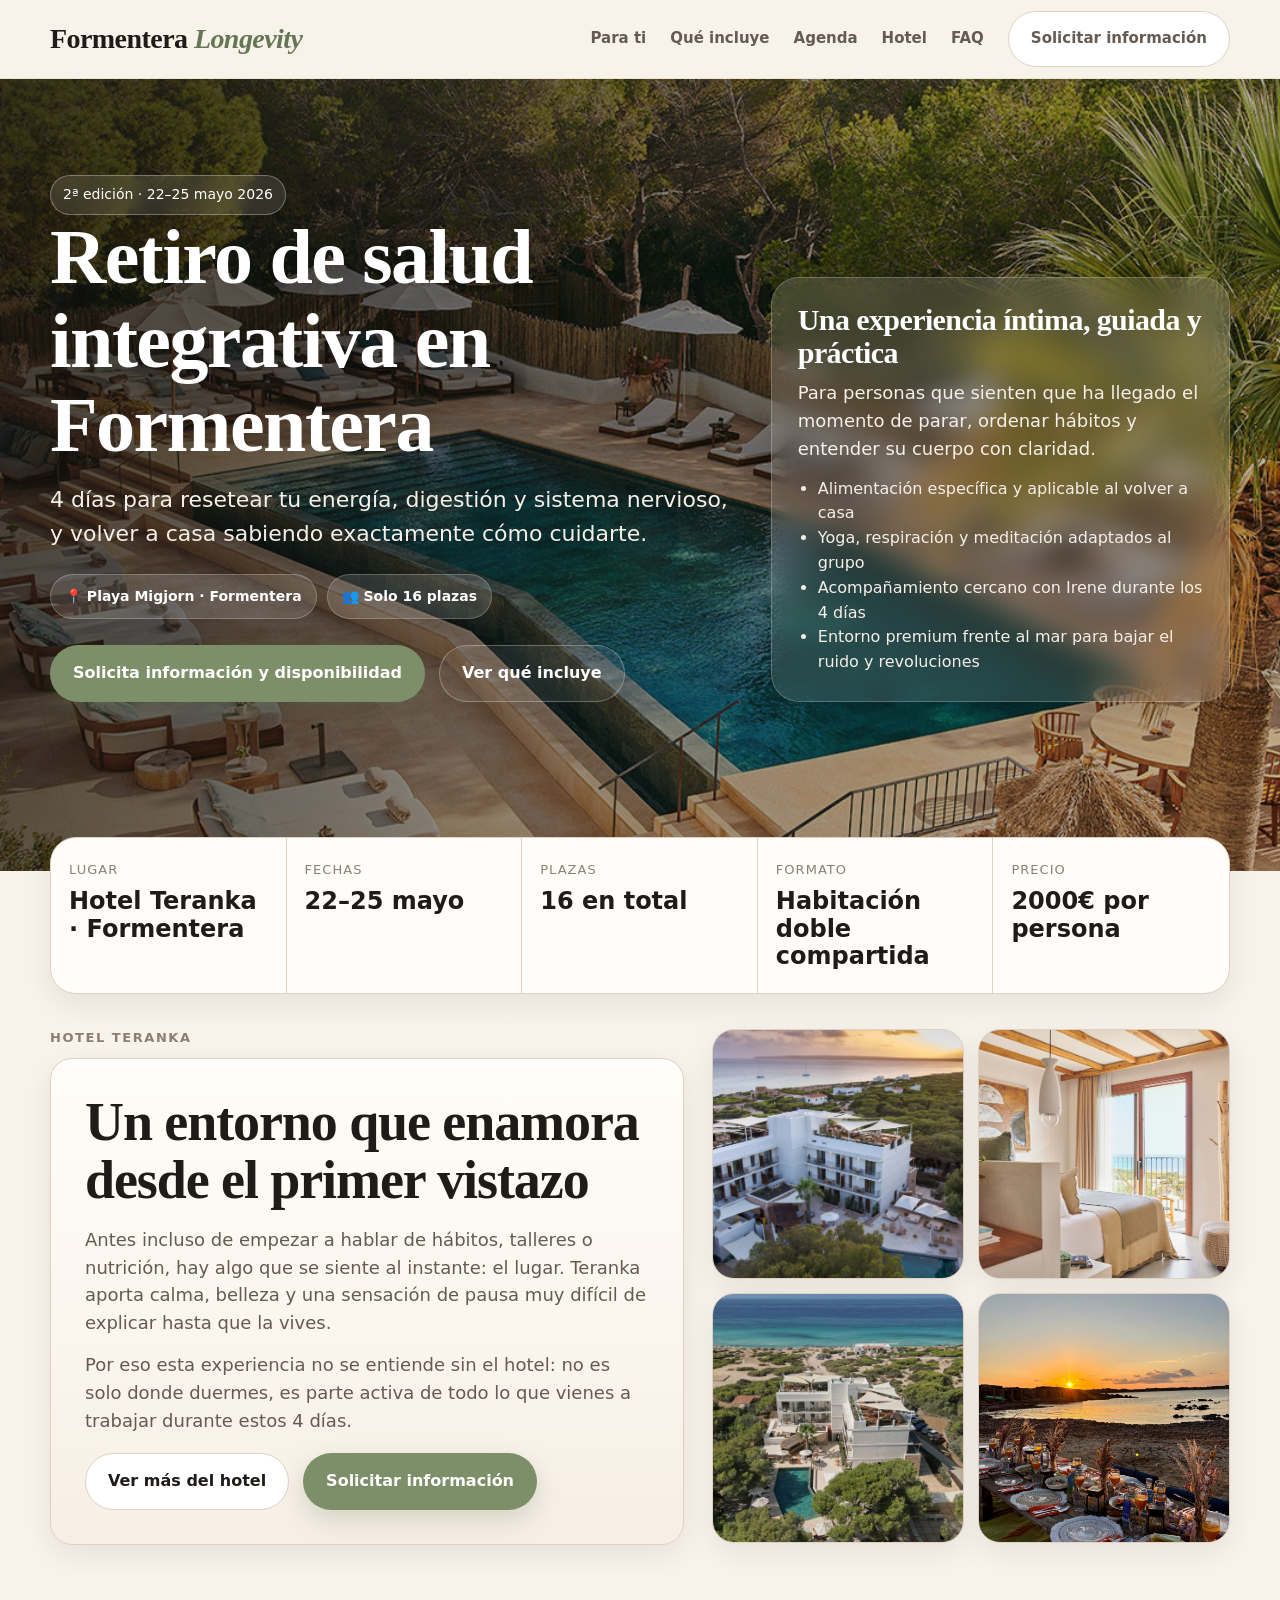
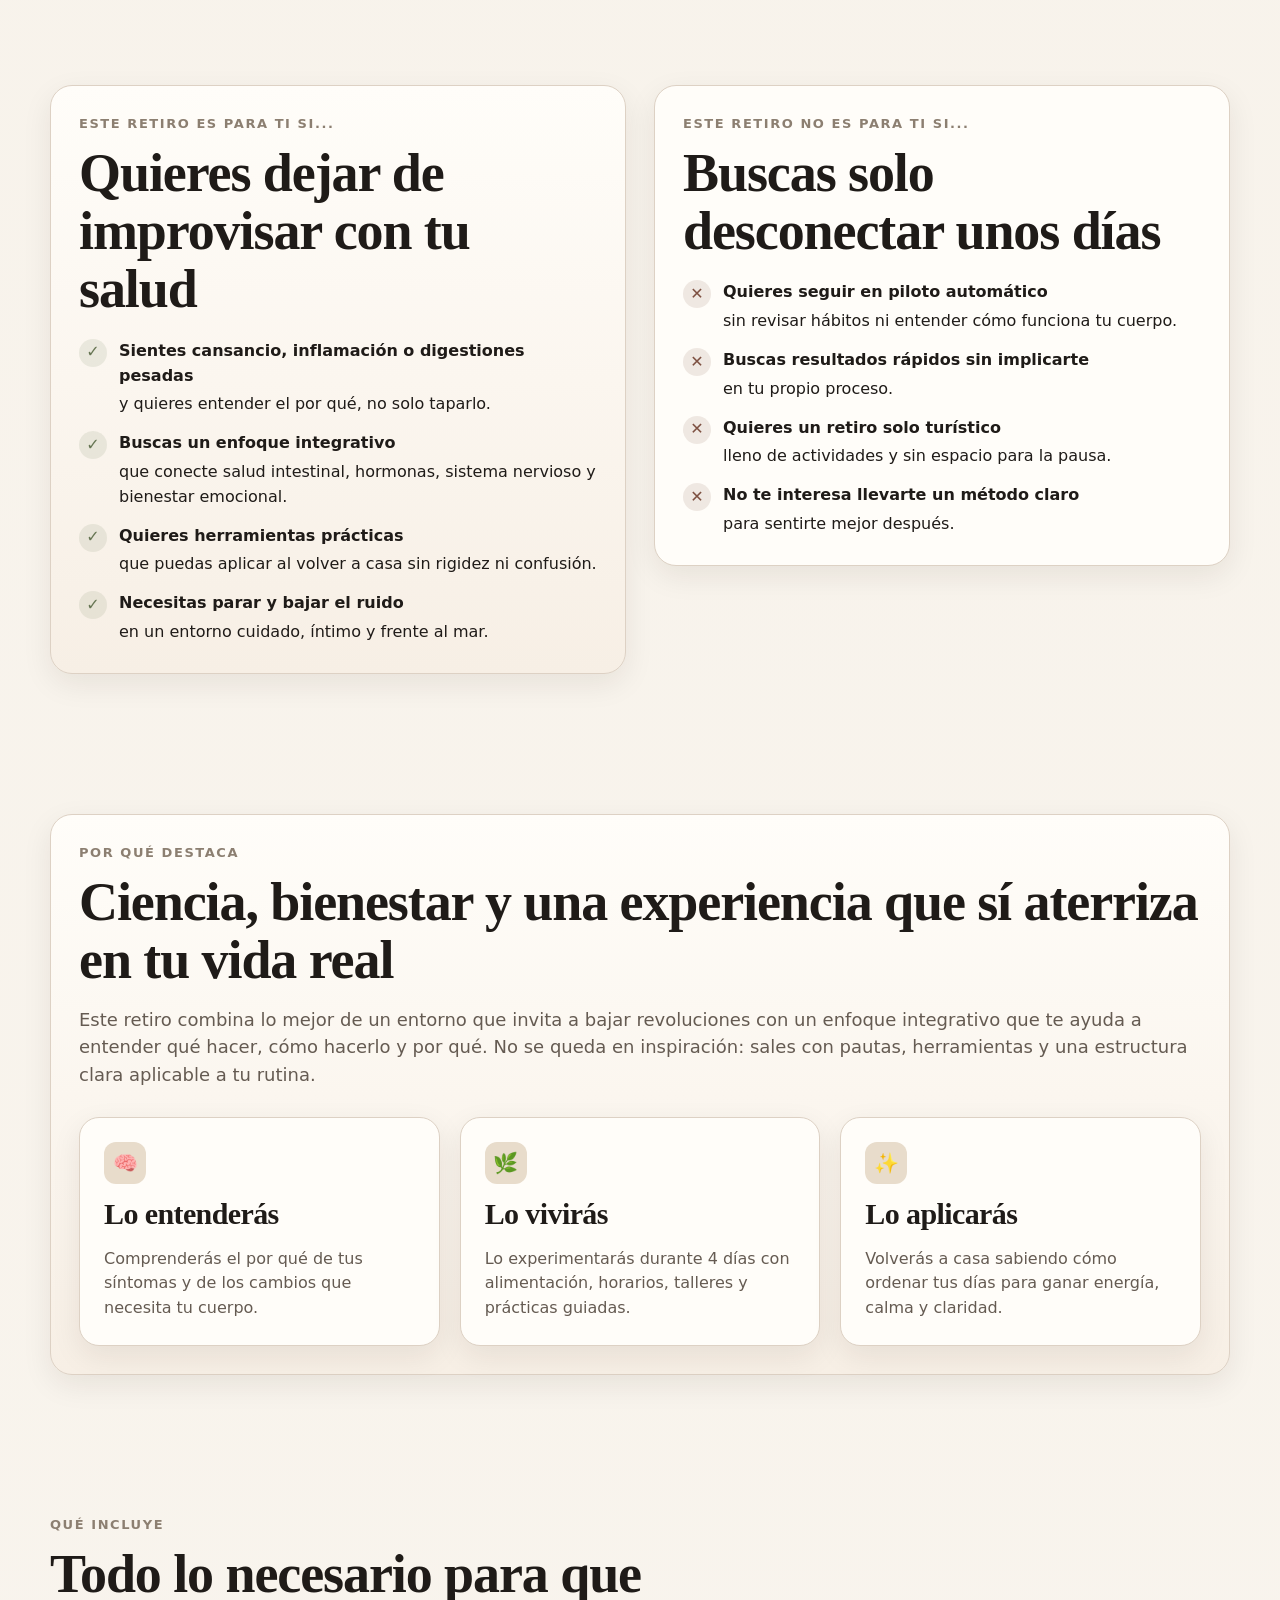
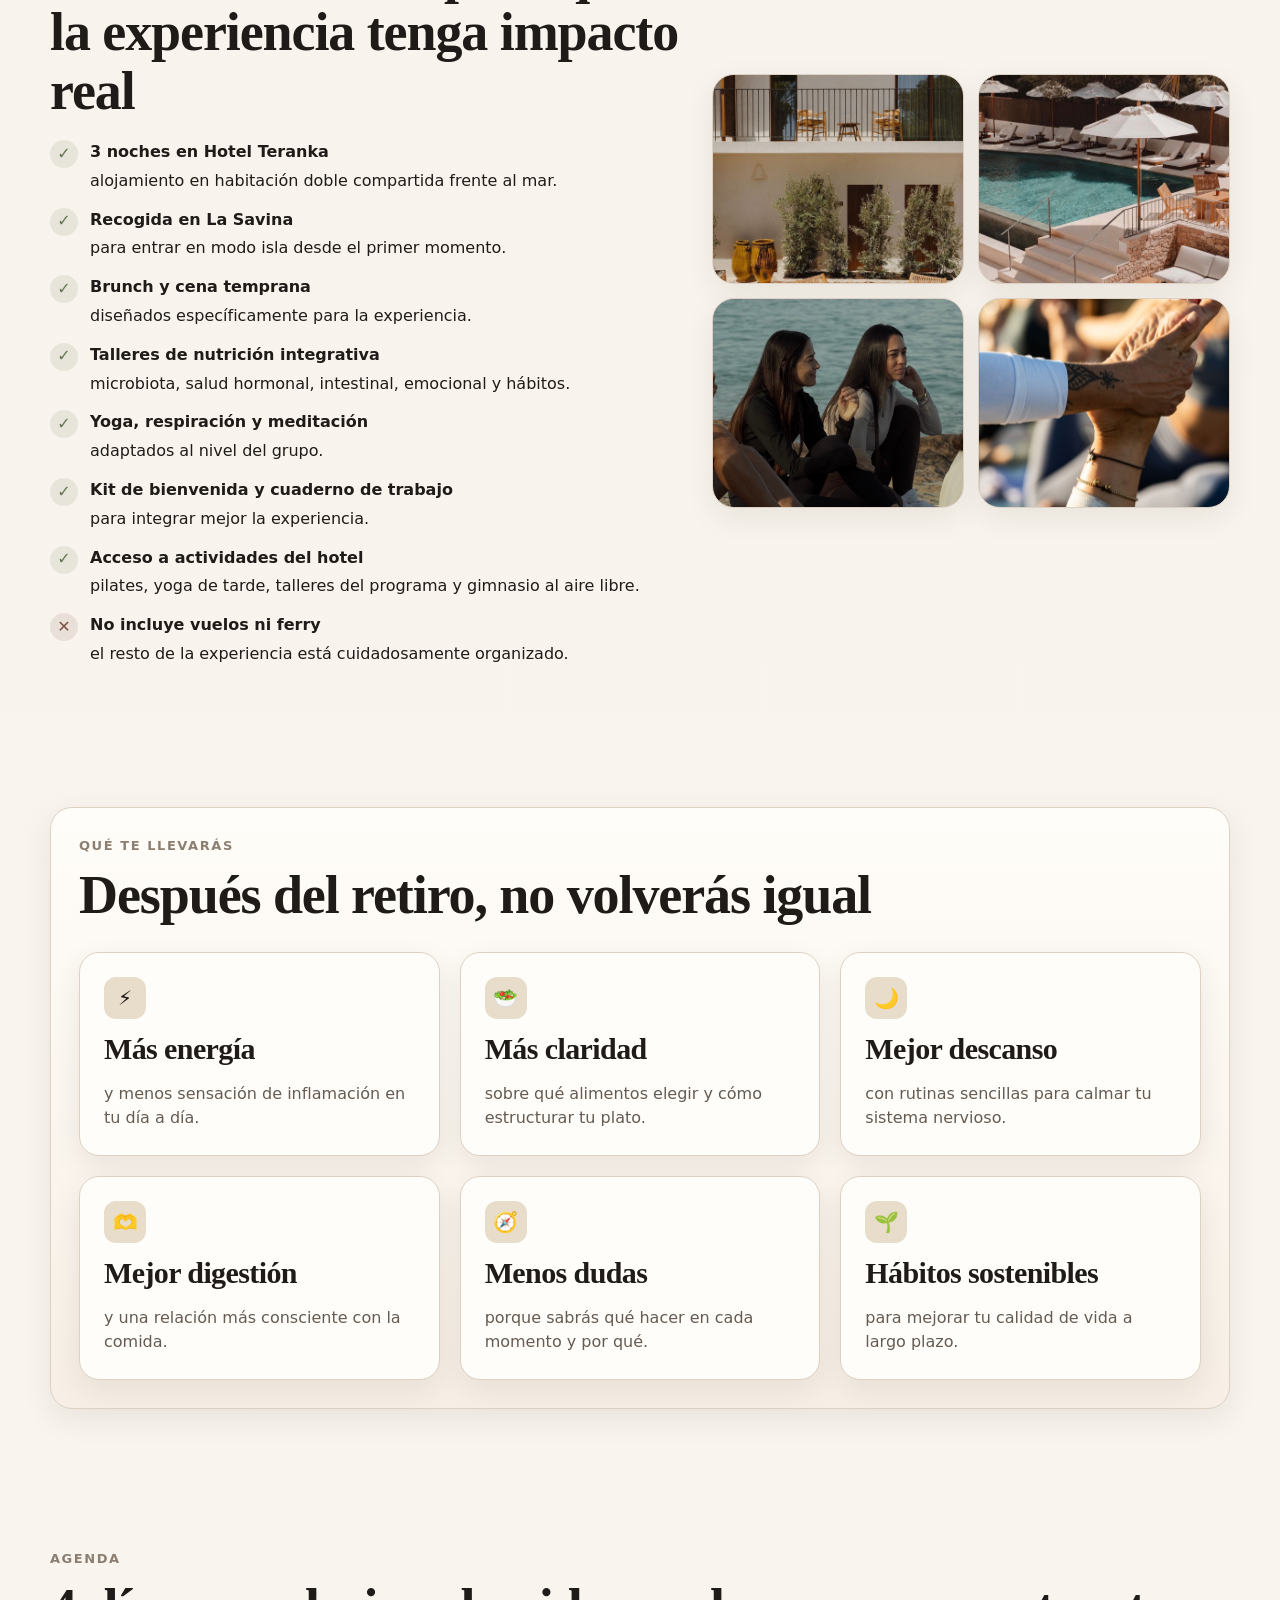
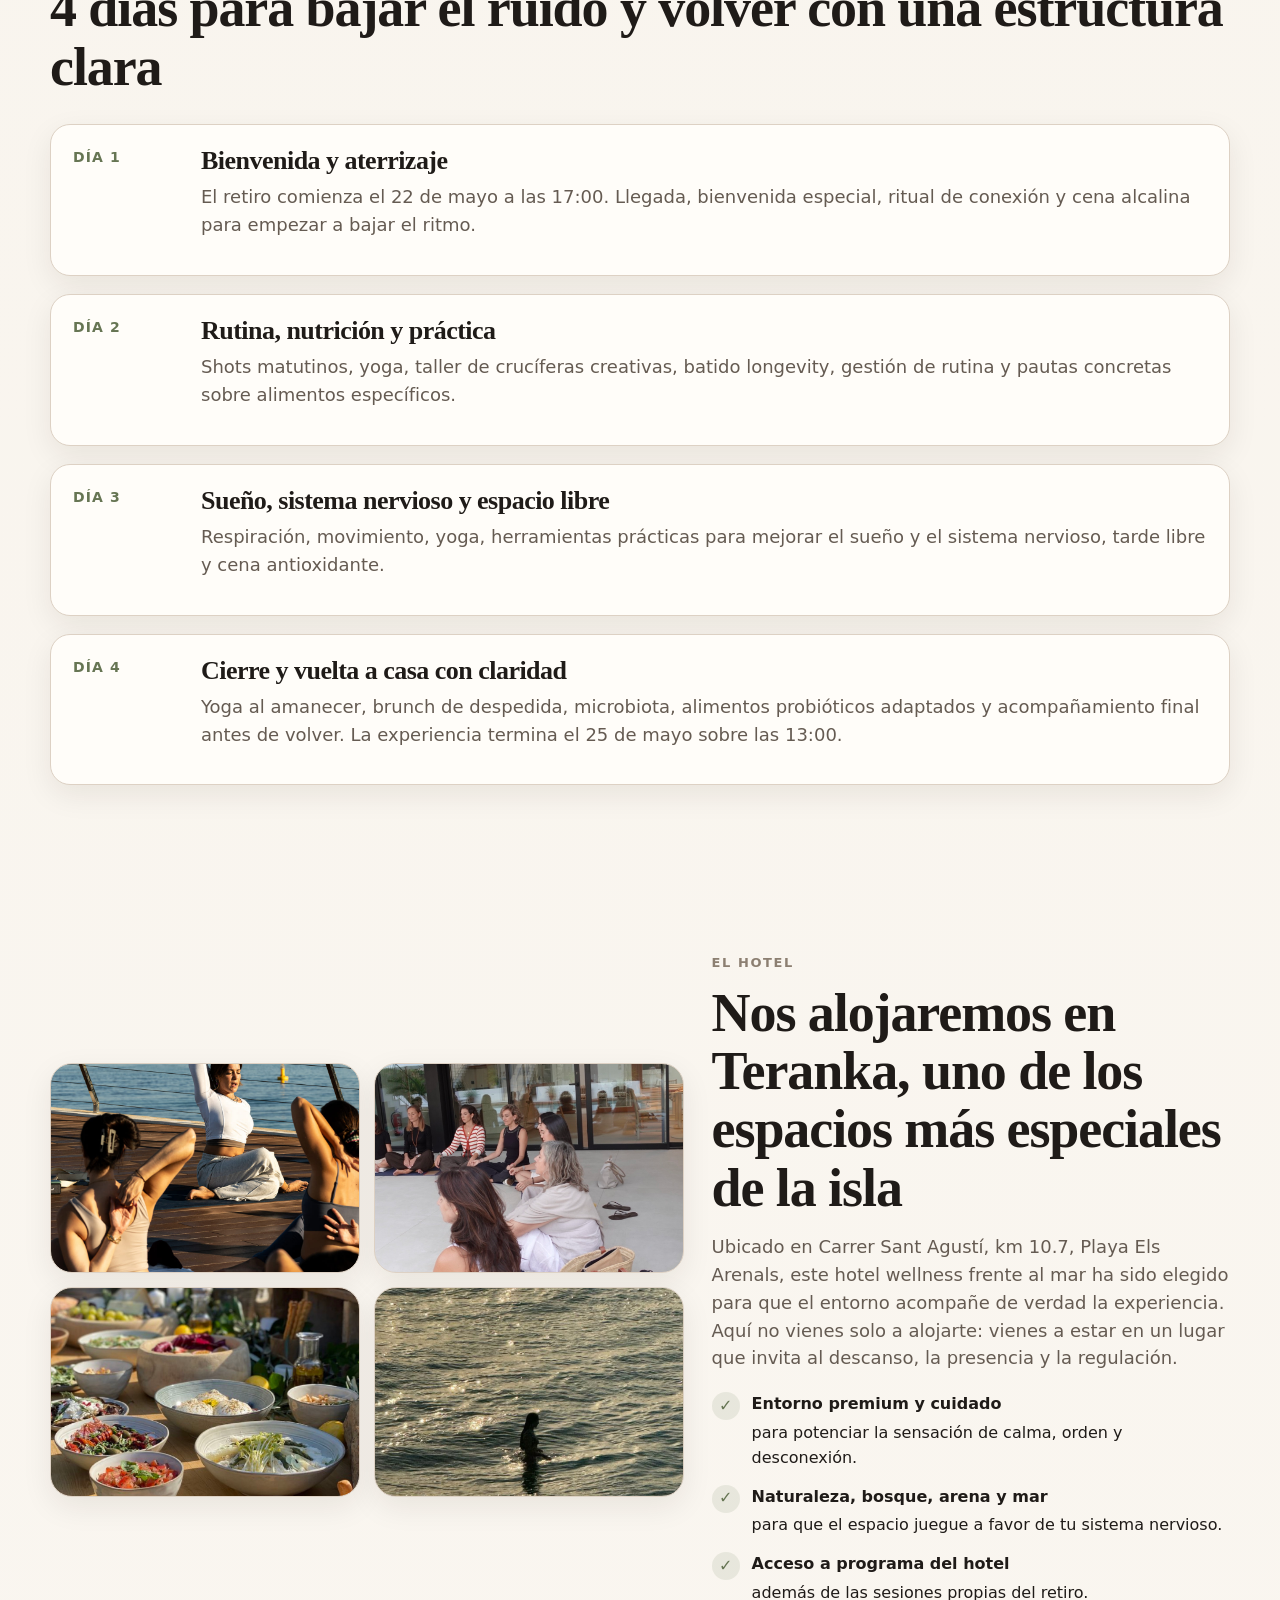
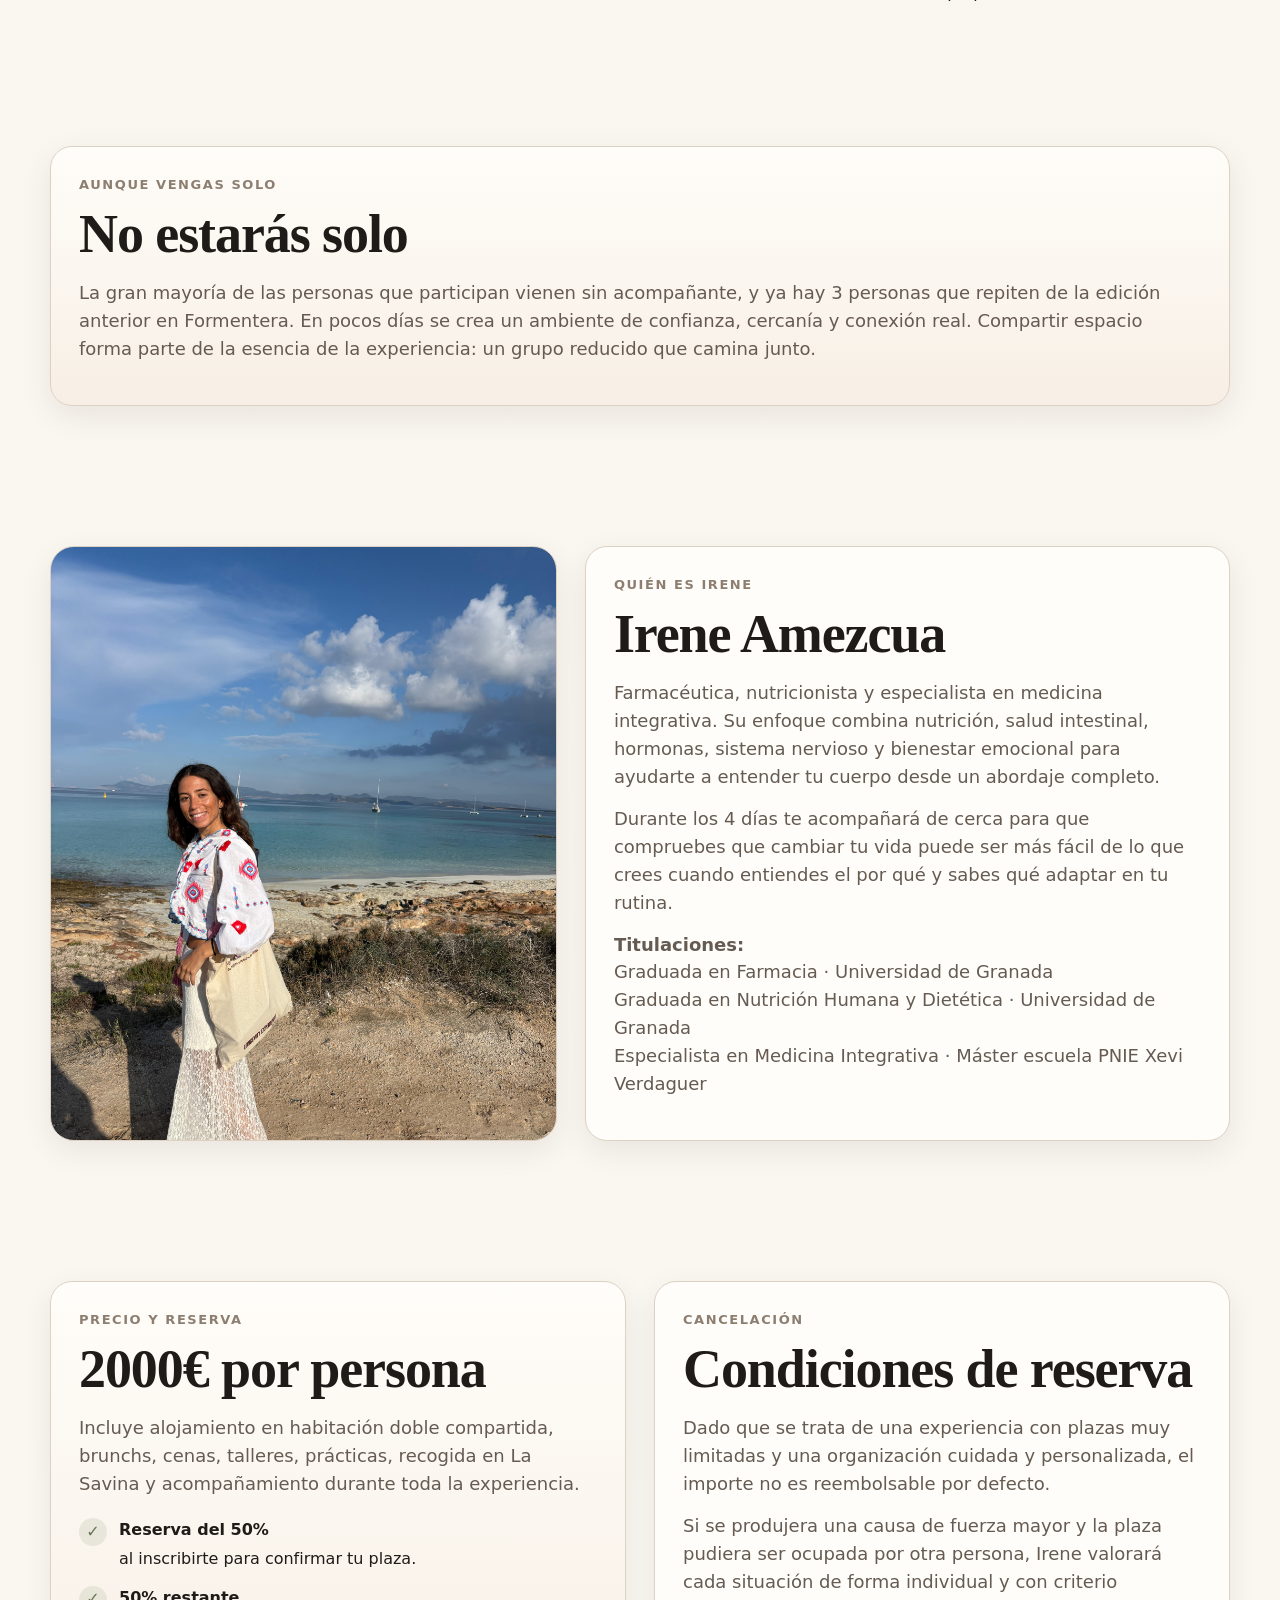
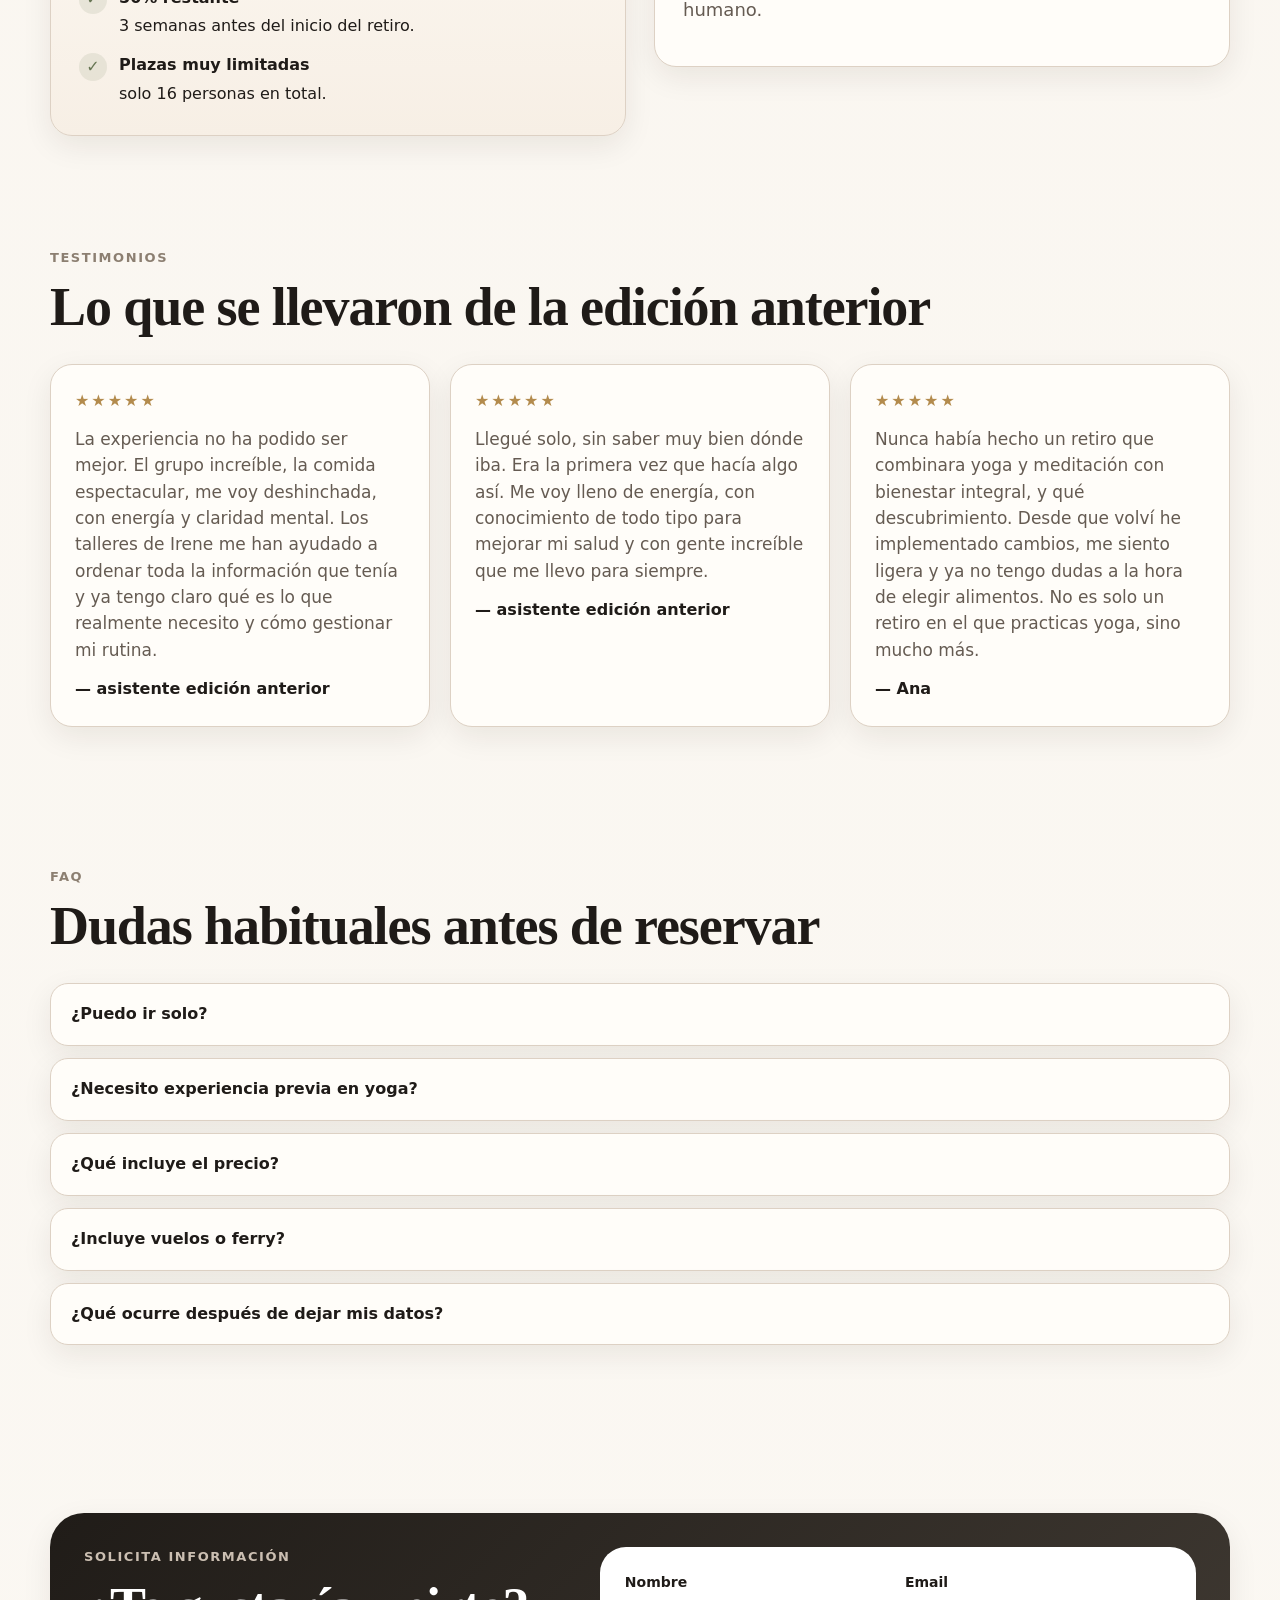
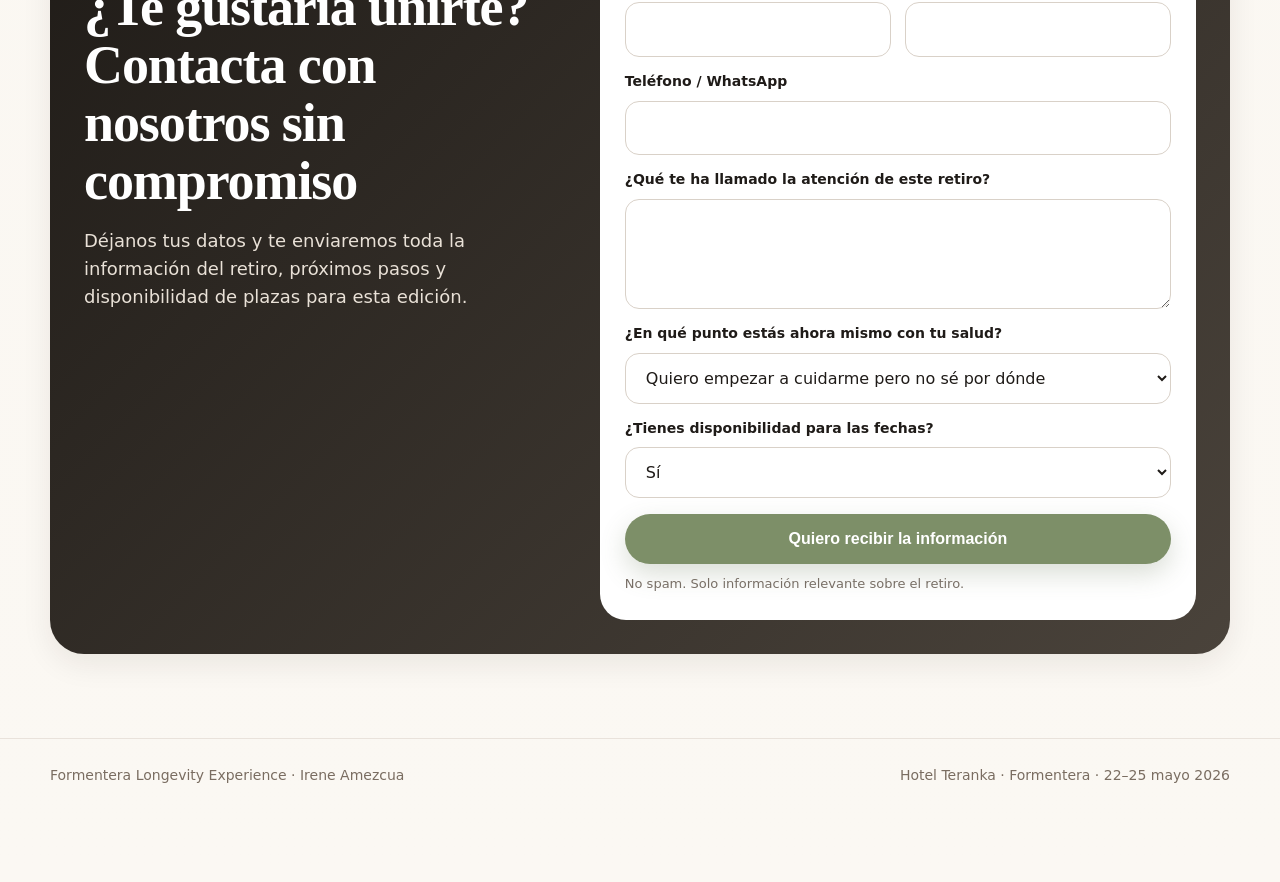
==== index.html @ 3f0c00cb "Update index.html" ====
<!DOCTYPE html>
<html lang="es">
<head>
  <meta charset="UTF-8" />
  <meta name="viewport" content="width=device-width, initial-scale=1.0" />
  <title>Formentera Longevity Experience</title>
  <meta name="description" content="Retiro de salud integrativa en Formentera con Irene Amezcua. 22–25 mayo 2026 en Hotel Teranka. Solicita información y disponibilidad." />
  <style>
    :root{
      --bg:#f7f2ea;
      --bg-soft:#fbf8f3;
      --card:#fffdf9;
      --text:#1f1b18;
      --muted:#655b52;
      --line:#ddd1c4;
      --accent:#7d8f68;
      --accent-dark:#667553;
      --sand:#e8dccb;
      --shadow:0 10px 30px rgba(39,28,19,.08);
      --radius:22px;
      --max:1180px;
    }
    *{box-sizing:border-box}
    html{scroll-behavior:smooth}
    body{
      margin:0;
      font-family:Inter, ui-sans-serif, system-ui, -apple-system, BlinkMacSystemFont, "Segoe UI", sans-serif;
      color:var(--text);
      background:linear-gradient(180deg,#f7f2ea 0%, #fbf8f3 100%);
      line-height:1.55;
    }
    img{max-width:100%;display:block}
    a{text-decoration:none;color:inherit}
    .container{width:min(var(--max), calc(100% - 32px)); margin:0 auto}
    .section{padding:84px 0}
    .section-tight{padding:56px 0}
    .eyebrow{
      display:inline-flex;gap:8px;align-items:center;padding:8px 12px;border:1px solid rgba(255,255,255,.3);
      border-radius:999px;background:rgba(255,255,255,.1);backdrop-filter: blur(8px);font-size:14px;color:#fff;
    }
    h1,h2,h3{
      font-family:Georgia, "Times New Roman", serif;
      line-height:1.08;
      letter-spacing:-0.02em;
      margin:0 0 16px;
    }
    h1{font-size:clamp(42px,7vw,78px)}
    h2{font-size:clamp(32px,4.6vw,54px)}
    h3{font-size:clamp(22px,3vw,30px)}
    p{margin:0 0 14px;color:var(--muted);font-size:18px}
    .lead{font-size:22px;color:#f5efe8;max-width:760px}
    .btn-row{display:flex;gap:14px;flex-wrap:wrap}
    .btn{
      display:inline-flex;align-items:center;justify-content:center;padding:15px 22px;border-radius:999px;
      font-weight:700;font-size:16px;transition:.25s ease;cursor:pointer;border:1px solid transparent
    }
    .btn-primary{background:var(--accent); color:#fff; box-shadow:0 10px 26px rgba(102,117,83,.24)}
    .btn-primary:hover{background:var(--accent-dark); transform:translateY(-1px)}
    .btn-secondary{background:rgba(255,255,255,.08); color:#fff; border-color:rgba(255,255,255,.28)}
    .btn-secondary:hover{background:rgba(255,255,255,.16)}
    .btn-light{background:#fff;color:var(--text);border:1px solid var(--line)}
    .btn-light:hover{transform:translateY(-1px); box-shadow:var(--shadow)}
    .site-header{
      position:sticky;top:0;z-index:50;background:rgba(247,242,234,.85);backdrop-filter:blur(10px);border-bottom:1px solid rgba(150,130,110,.12)
    }
    .nav{
      display:flex;align-items:center;justify-content:space-between;gap:20px;height:78px
    }
    .brand{font-family:Georgia,serif;font-size:28px;font-weight:700;letter-spacing:-.02em}
    .brand span{font-style:italic;color:var(--accent-dark)}
    .nav-links{display:flex;gap:24px;align-items:center}
    .nav-links a{color:var(--muted);font-weight:600;font-size:15px}
    .nav-links a:hover{color:var(--text)}
    .menu-btn{display:none;background:none;border:none;font-size:16px;font-weight:700}
    .hero{
      position:relative; overflow:hidden; color:#fff;
      background:
        linear-gradient(112deg, rgba(18,16,14,.84), rgba(18,16,14,.46) 50%, rgba(18,16,14,.24)),
        url('images/hero-hotel.jpg') center/cover no-repeat;
      min-height:88vh;
    }
    .hero::before{
      content:""; position:absolute; inset:0; background:
        linear-gradient(180deg, rgba(255,255,255,.03), transparent 24%);
      opacity:.96;
      transform:scale(1.01);
    }
    .hero-inner{position:relative; z-index:2; padding:96px 0 82px}
    .hero-grid{display:grid;grid-template-columns:1.2fr .8fr;gap:32px;align-items:end}
    .hero-card{
      background:rgba(255,255,255,.12); border:1px solid rgba(255,255,255,.22); backdrop-filter:blur(14px);
      border-radius:28px; padding:26px; box-shadow:0 10px 30px rgba(0,0,0,.12)
    }
    .hero-meta{display:flex;gap:10px;flex-wrap:wrap;margin:22px 0 26px}
    .chip{padding:11px 14px;border-radius:999px;background:rgba(255,255,255,.14);border:1px solid rgba(255,255,255,.22);font-weight:700;font-size:14px}
    .hero-side h3{margin-bottom:10px;color:#fff}
    .hero-side p, .hero-side li{color:#f5efe8}
    .hero-list{margin:0;padding-left:20px}
    .quick-bar{margin-top:-34px; position:relative; z-index:3}
    .quick-grid{
      background:var(--card); border:1px solid var(--line); border-radius:26px; box-shadow:var(--shadow);
      display:grid; grid-template-columns:repeat(5,1fr); gap:0; overflow:hidden
    }
    .quick-item{padding:22px 18px;border-right:1px solid var(--line)}
    .quick-item:last-child{border-right:0}
    .quick-item .label{font-size:13px;text-transform:uppercase;letter-spacing:.08em;color:#8d7f72;margin-bottom:8px}
    .quick-item .value{font-size:24px;font-weight:800;line-height:1.15}
    .split{display:grid;grid-template-columns:1fr 1fr;gap:28px;align-items:start}
    .card{background:var(--card);border:1px solid var(--line);border-radius:var(--radius);padding:28px;box-shadow:var(--shadow)}
    .soft{background:linear-gradient(180deg,#fffdf9 0%, #f7efe5 100%)}
    .kicker{font-size:13px;letter-spacing:.12em;text-transform:uppercase;color:#8c7f71;font-weight:800;margin-bottom:10px}
    .list{display:grid;gap:14px;margin-top:20px}
    .list-item{display:flex;gap:12px;align-items:flex-start}
    .tick, .cross{
      width:28px;height:28px;border-radius:50%;display:inline-flex;align-items:center;justify-content:center;flex:0 0 28px;font-weight:800
    }
    .tick{background:rgba(125,143,104,.14);color:var(--accent-dark)}
    .cross{background:rgba(120,85,69,.12);color:#7e5142}
    .list-item strong{display:block;color:var(--text);margin-bottom:4px}
    .benefits{display:grid;grid-template-columns:repeat(3,1fr);gap:20px;margin-top:28px}
    .benefit{background:var(--card);border:1px solid var(--line);border-radius:20px;padding:24px;box-shadow:var(--shadow)}
    .benefit .icon{width:42px;height:42px;border-radius:12px;background:var(--sand);display:flex;align-items:center;justify-content:center;font-size:20px;margin-bottom:14px}
    .benefit p{font-size:16px;margin:0}
    .features{display:grid;grid-template-columns:1.1fr .9fr;gap:28px;align-items:center}
    .photo-grid{display:grid;grid-template-columns:repeat(2,1fr);gap:14px}
    .hotel-teaser{padding-top:34px}
    .hotel-teaser .features{align-items:center}
    .hotel-teaser .photo{min-height:250px}
    .hotel-teaser .card{padding:34px}
    .photo{
      min-height:210px;border-radius:22px;overflow:hidden;border:1px solid var(--line);box-shadow:var(--shadow);position:relative;
      background-size:cover;background-position:center;
    }
    .photo.hero1{background-image:url('images/hotel-01.jpg')}
    .photo.hero2{background-image:url('images/hotel-02.jpg')}
    .photo.hero3{background-image:url('images/hotel-03.jpg')}
    .photo.hero4{background-image:url('images/hotel-04.jpg')}
    .photo.h1{background-image:url('images/hotel-05.jpg')}
    .photo.h2{background-image:url('images/hotel-06.jpg')}
    .photo.h3{background-image:url('images/hotel-07.jpg')}
    .photo.h4{background-image:url('images/hotel-08.jpg')}
    .photo.t1{background-image:url('images/hotel-09.jpg')}
    .photo.t2{background-image:url('images/hotel-10.jpg')}
    .photo.t3{background-image:url('images/hotel-11.jpg')}
    .photo.t4{background-image:url('images/hotel-12.jpg')}
    .timeline{display:grid;gap:18px;margin-top:28px}
    .timeline-item{display:grid;grid-template-columns:110px 1fr;gap:18px;align-items:start;background:var(--card);border:1px solid var(--line);padding:22px;border-radius:20px;box-shadow:var(--shadow)}
    .day-tag{font-weight:800;color:var(--accent-dark);font-size:14px;text-transform:uppercase;letter-spacing:.08em}
    .timeline-item h3{font-size:26px;margin-bottom:8px}
    .irene-grid{display:grid;grid-template-columns:.88fr 1.12fr;gap:28px;align-items:stretch}
    .portrait{
      min-height:100%;border-radius:24px;overflow:hidden;border:1px solid var(--line);box-shadow:var(--shadow);
      background:url('images/irene.jpg') center/cover no-repeat;
      min-height:560px;
    }
    .testimonials{display:grid;grid-template-columns:repeat(3,1fr);gap:20px;margin-top:28px}
    .quote{background:var(--card);border:1px solid var(--line);border-radius:22px;padding:24px;box-shadow:var(--shadow)}
    .stars{letter-spacing:2px;color:#b38b4d;margin-bottom:12px}
    .quote p{font-size:17px}
    .quote .author{margin-top:14px;font-weight:800;color:var(--text)}
    .faq{display:grid;gap:12px;margin-top:28px}
    .faq details{background:var(--card);border:1px solid var(--line);border-radius:18px;padding:18px 20px;box-shadow:var(--shadow)}
    .faq summary{cursor:pointer;list-style:none;font-weight:800}
    .faq summary::-webkit-details-marker{display:none}
    .faq .answer{padding-top:12px;color:var(--muted)}
    .cta-block{background:linear-gradient(135deg,#201c18,#4a433b); color:#fff; border-radius:34px; padding:34px; box-shadow:var(--shadow)}
    .cta-grid{display:grid;grid-template-columns:.9fr 1.1fr;gap:28px;align-items:start}
    .cta-block p{color:#e9e1d7}
    .form-card{background:#fff;border-radius:26px;padding:24px;border:1px solid rgba(255,255,255,.1)}
    .form-grid{display:grid;grid-template-columns:1fr 1fr;gap:14px}
    .field{display:grid;gap:8px}
    .field.full{grid-column:1/-1}
    label{font-size:14px;font-weight:700;color:var(--text)}
    input, select, textarea{
      width:100%;padding:14px 16px;border-radius:14px;border:1px solid #d9d1c8;background:#fff;font:inherit;color:var(--text)
    }
    textarea{min-height:110px;resize:vertical}
    input:focus, select:focus, textarea:focus{outline:2px solid rgba(125,143,104,.22);border-color:var(--accent)}
    .privacy{font-size:13px;color:#786f66;margin-top:10px}
    .success{display:none;margin-top:14px;padding:14px 16px;border-radius:14px;background:#eef5e8;color:#345126;font-weight:700}
    .footer{padding:26px 0 96px;border-top:1px solid rgba(150,130,110,.18)}
    .footer-inner{display:flex;justify-content:space-between;gap:14px;flex-wrap:wrap;color:#7a6d61;font-size:14px}
    .sticky-mobile{display:none}
    @media (max-width: 1024px){
      .hero-grid, .split, .features, .cta-grid, .testimonials, .irene-grid{grid-template-columns:1fr}
      .benefits{grid-template-columns:repeat(2,1fr)}
      .quick-grid{grid-template-columns:repeat(2,1fr)}
      .quick-item:nth-child(2n){border-right:0}
      .quick-item:nth-child(-n+3){border-bottom:1px solid var(--line)}
      .hero-side{max-width:680px}
      .portrait{min-height:460px}
    }
    @media (max-width: 720px){
      .nav-links{display:none;position:absolute;top:78px;left:0;right:0;background:rgba(247,242,234,.98);padding:18px 16px 24px;border-bottom:1px solid rgba(150,130,110,.14);flex-direction:column;align-items:flex-start}
      .nav-links.open{display:flex}
      .menu-btn{display:inline-flex}
      .hero-inner{padding:72px 0 64px}
      .benefits, .testimonials, .form-grid, .quick-grid{grid-template-columns:1fr}
      .timeline-item{grid-template-columns:1fr}
      .quick-item{border-right:0 !important;border-bottom:1px solid var(--line)}
      .quick-item:last-child{border-bottom:0}
      .photo-grid{grid-template-columns:1fr}
      .brand{font-size:24px}
      p{font-size:17px}
      .section{padding:72px 0}
      .portrait{min-height:380px}
      .sticky-mobile{
        display:flex;position:fixed;left:12px;right:12px;bottom:12px;z-index:60;gap:12px;background:rgba(255,253,249,.95);
        border:1px solid var(--line);padding:10px;border-radius:999px;box-shadow:var(--shadow);backdrop-filter:blur(10px)
      }
      .sticky-mobile .btn{flex:1;padding:14px 16px}
    }
    .image::after,
.image::before {
  display: none !important;
}
  </style>
</head>
<body>
  <header class="site-header">
    <div class="container nav">
      <a href="#top" class="brand">Formentera <span>Longevity</span></a>
      <button class="menu-btn" id="menuBtn" aria-label="Abrir menú">Menú</button>
      <nav class="nav-links" id="navLinks">
        <a href="#para-ti">Para ti</a>
        <a href="#incluye">Qué incluye</a>
        <a href="#agenda">Agenda</a>
        <a href="#hotel">Hotel</a>
        <a href="#faq">FAQ</a>
        <a href="#solicitar" class="btn btn-light">Solicitar información</a>
      </nav>
    </div>
  </header>

  <main id="top">
    <section class="hero">
      <div class="container hero-inner">
        <div class="hero-grid">
          <div>
            <div class="eyebrow">2ª edición · 22–25 mayo 2026</div>
            <h1>Retiro de salud integrativa en Formentera</h1>
            <p class="lead">4 días para resetear tu energía, digestión y sistema nervioso, y volver a casa sabiendo exactamente cómo cuidarte.</p>
            <div class="hero-meta">
              <div class="chip">📍 Playa Migjorn · Formentera</div>
              <div class="chip">👥 Solo 16 plazas</div>
            </div>
            <div class="btn-row">
              <a href="#solicitar" class="btn btn-primary">Solicita información y disponibilidad</a>
              <a href="#incluye" class="btn btn-secondary">Ver qué incluye</a>
            </div>
          </div>
          <aside class="hero-card hero-side">
            <h3>Una experiencia íntima, guiada y práctica</h3>
            <p>Para personas que sienten que ha llegado el momento de parar, ordenar hábitos y entender su cuerpo con claridad.</p>
            <ul class="hero-list">
              <li>Alimentación específica y aplicable al volver a casa</li>
              <li>Yoga, respiración y meditación adaptados al grupo</li>
              <li>Acompañamiento cercano con Irene durante los 4 días</li>
              <li>Entorno premium frente al mar para bajar el ruido y revoluciones</li>
            </ul>
          </aside>
        </div>
      </div>
    </section>

    <section class="quick-bar">
      <div class="container">
        <div class="quick-grid">
          <div class="quick-item">
            <div class="label">Lugar</div>
            <div class="value">Hotel Teranka · Formentera</div>
          </div>
          <div class="quick-item">
            <div class="label">Fechas</div>
            <div class="value">22–25 mayo</div>
          </div>
          <div class="quick-item">
            <div class="label">Plazas</div>
            <div class="value">16 en total</div>
          </div>
          <div class="quick-item">
            <div class="label">Formato</div>
            <div class="value">Habitación doble compartida</div>
          </div>
          <div class="quick-item">
            <div class="label">Precio</div>
            <div class="value">2000€ por persona</div>
          </div>
        </div>
      </div>
    </section>

    <section class="section-tight hotel-teaser">
      <div class="container features">
        <div>
          <div class="kicker">Hotel Teranka</div>
          <div class="card soft">
            <h2>Un entorno que enamora desde el primer vistazo</h2>
            <p>Antes incluso de empezar a hablar de hábitos, talleres o nutrición, hay algo que se siente al instante: el lugar. Teranka aporta calma, belleza y una sensación de pausa muy difícil de explicar hasta que la vives.</p>
            <p>Por eso esta experiencia no se entiende sin el hotel: no es solo donde duermes, es parte activa de todo lo que vienes a trabajar durante estos 4 días.</p>
            <div class="btn-row" style="margin-top:18px">
              <a href="#hotel" class="btn btn-light">Ver más del hotel</a>
              <a href="#solicitar" class="btn btn-primary">Solicitar información</a>
            </div>
          </div>
        </div>
        <div class="photo-grid">
          <div class="photo hero1" ></div>
          <div class="photo hero2" ></div>
          <div class="photo hero3" ></div>
          <div class="photo hero4" ></div>
        </div>
      </div>
    </section>

    <section class="section" id="para-ti">
      <div class="container split">
        <div class="card soft">
          <div class="kicker">Este retiro es para ti si...</div>
          <h2>Quieres dejar de improvisar con tu salud</h2>
          <div class="list">
            <div class="list-item"><span class="tick">✓</span><div><strong>Sientes cansancio, inflamación o digestiones pesadas</strong><span>y quieres entender el por qué, no solo taparlo.</span></div></div>
            <div class="list-item"><span class="tick">✓</span><div><strong>Buscas un enfoque integrativo</strong><span>que conecte salud intestinal, hormonas, sistema nervioso y bienestar emocional.</span></div></div>
            <div class="list-item"><span class="tick">✓</span><div><strong>Quieres herramientas prácticas</strong><span>que puedas aplicar al volver a casa sin rigidez ni confusión.</span></div></div>
            <div class="list-item"><span class="tick">✓</span><div><strong>Necesitas parar y bajar el ruido</strong><span>en un entorno cuidado, íntimo y frente al mar.</span></div></div>
          </div>
        </div>
        <div class="card">
          <div class="kicker">Este retiro no es para ti si...</div>
          <h2>Buscas solo desconectar unos días</h2>
          <div class="list">
            <div class="list-item"><span class="cross">✕</span><div><strong>Quieres seguir en piloto automático</strong><span>sin revisar hábitos ni entender cómo funciona tu cuerpo.</span></div></div>
            <div class="list-item"><span class="cross">✕</span><div><strong>Buscas resultados rápidos sin implicarte</strong><span>en tu propio proceso.</span></div></div>
            <div class="list-item"><span class="cross">✕</span><div><strong>Quieres un retiro solo turístico</strong><span>lleno de actividades y sin espacio para la pausa.</span></div></div>
            <div class="list-item"><span class="cross">✕</span><div><strong>No te interesa llevarte un método claro</strong><span>para sentirte mejor después.</span></div></div>
          </div>
        </div>
      </div>
    </section>

    <section class="section-tight">
      <div class="container">
        <div class="card soft">
          <div class="kicker">Por qué destaca</div>
          <h2>Ciencia, bienestar y una experiencia que sí aterriza en tu vida real</h2>
          <p>Este retiro combina lo mejor de un entorno que invita a bajar revoluciones con un enfoque integrativo que te ayuda a entender qué hacer, cómo hacerlo y por qué. No se queda en inspiración: sales con pautas, herramientas y una estructura clara aplicable a tu rutina.</p>
          <div class="benefits">
            <div class="benefit">
              <div class="icon">🧠</div>
              <h3>Lo entenderás</h3>
              <p>Comprenderás el por qué de tus síntomas y de los cambios que necesita tu cuerpo.</p>
            </div>
            <div class="benefit">
              <div class="icon">🌿</div>
              <h3>Lo vivirás</h3>
              <p>Lo experimentarás durante 4 días con alimentación, horarios, talleres y prácticas guiadas.</p>
            </div>
            <div class="benefit">
              <div class="icon">✨</div>
              <h3>Lo aplicarás</h3>
              <p>Volverás a casa sabiendo cómo ordenar tus días para ganar energía, calma y claridad.</p>
            </div>
          </div>
        </div>
      </div>
    </section>

    <section class="section" id="incluye">
      <div class="container features">
        <div>
          <div class="kicker">Qué incluye</div>
          <h2>Todo lo necesario para que la experiencia tenga impacto real</h2>
          <div class="list">
            <div class="list-item"><span class="tick">✓</span><div><strong>3 noches en Hotel Teranka</strong><span>alojamiento en habitación doble compartida frente al mar.</span></div></div>
            <div class="list-item"><span class="tick">✓</span><div><strong>Recogida en La Savina</strong><span>para entrar en modo isla desde el primer momento.</span></div></div>
            <div class="list-item"><span class="tick">✓</span><div><strong>Brunch y cena temprana</strong><span>diseñados específicamente para la experiencia.</span></div></div>
            <div class="list-item"><span class="tick">✓</span><div><strong>Talleres de nutrición integrativa</strong><span>microbiota, salud hormonal, intestinal, emocional y hábitos.</span></div></div>
            <div class="list-item"><span class="tick">✓</span><div><strong>Yoga, respiración y meditación</strong><span>adaptados al nivel del grupo.</span></div></div>
            <div class="list-item"><span class="tick">✓</span><div><strong>Kit de bienvenida y cuaderno de trabajo</strong><span>para integrar mejor la experiencia.</span></div></div>
            <div class="list-item"><span class="tick">✓</span><div><strong>Acceso a actividades del hotel</strong><span>pilates, yoga de tarde, talleres del programa y gimnasio al aire libre.</span></div></div>
            <div class="list-item"><span class="cross">✕</span><div><strong>No incluye vuelos ni ferry</strong><span>el resto de la experiencia está cuidadosamente organizado.</span></div></div>
          </div>
        </div>
        <div class="photo-grid">
          <div class="photo h1" ></div>
          <div class="photo h2" ></div>
          <div class="photo h3" ></div>
          <div class="photo h4" ></div>
        </div>
      </div>
    </section>

    <section class="section-tight">
      <div class="container card soft">
        <div class="kicker">Qué te llevarás</div>
        <h2>Después del retiro, no volverás igual</h2>
        <div class="benefits">
          <div class="benefit"><div class="icon">⚡</div><h3>Más energía</h3><p>y menos sensación de inflamación en tu día a día.</p></div>
          <div class="benefit"><div class="icon">🥗</div><h3>Más claridad</h3><p>sobre qué alimentos elegir y cómo estructurar tu plato.</p></div>
          <div class="benefit"><div class="icon">🌙</div><h3>Mejor descanso</h3><p>con rutinas sencillas para calmar tu sistema nervioso.</p></div>
          <div class="benefit"><div class="icon">🫶</div><h3>Mejor digestión</h3><p>y una relación más consciente con la comida.</p></div>
          <div class="benefit"><div class="icon">🧭</div><h3>Menos dudas</h3><p>porque sabrás qué hacer en cada momento y por qué.</p></div>
          <div class="benefit"><div class="icon">🌱</div><h3>Hábitos sostenibles</h3><p>para mejorar tu calidad de vida a largo plazo.</p></div>
        </div>
      </div>
    </section>

    <section class="section" id="agenda">
      <div class="container">
        <div class="kicker">Agenda</div>
        <h2>4 días para bajar el ruido y volver con una estructura clara</h2>
        <div class="timeline">
          <article class="timeline-item">
            <div class="day-tag">Día 1</div>
            <div>
              <h3>Bienvenida y aterrizaje</h3>
              <p>El retiro comienza el 22 de mayo a las 17:00. Llegada, bienvenida especial, ritual de conexión y cena alcalina para empezar a bajar el ritmo.</p>
            </div>
          </article>
          <article class="timeline-item">
            <div class="day-tag">Día 2</div>
            <div>
              <h3>Rutina, nutrición y práctica</h3>
              <p>Shots matutinos, yoga, taller de crucíferas creativas, batido longevity, gestión de rutina y pautas concretas sobre alimentos específicos.</p>
            </div>
          </article>
          <article class="timeline-item">
            <div class="day-tag">Día 3</div>
            <div>
              <h3>Sueño, sistema nervioso y espacio libre</h3>
              <p>Respiración, movimiento, yoga, herramientas prácticas para mejorar el sueño y el sistema nervioso, tarde libre y cena antioxidante.</p>
            </div>
          </article>
          <article class="timeline-item">
            <div class="day-tag">Día 4</div>
            <div>
              <h3>Cierre y vuelta a casa con claridad</h3>
              <p>Yoga al amanecer, brunch de despedida, microbiota, alimentos probióticos adaptados y acompañamiento final antes de volver. La experiencia termina el 25 de mayo sobre las 13:00.</p>
            </div>
          </article>
        </div>
      </div>
    </section>

    <section class="section" id="hotel">
      <div class="container features">
        <div class="photo-grid">
          <div class="photo t1" ></div>
          <div class="photo t2" ></div>
          <div class="photo t3" ></div>
          <div class="photo t4" ></div>
        </div>
        <div>
          <div class="kicker">El hotel</div>
          <h2>Nos alojaremos en Teranka, uno de los espacios más especiales de la isla</h2>
          <p>Ubicado en Carrer Sant Agustí, km 10.7, Playa Els Arenals, este hotel wellness frente al mar ha sido elegido para que el entorno acompañe de verdad la experiencia. Aquí no vienes solo a alojarte: vienes a estar en un lugar que invita al descanso, la presencia y la regulación.</p>
          <div class="list">
            <div class="list-item"><span class="tick">✓</span><div><strong>Entorno premium y cuidado</strong><span>para potenciar la sensación de calma, orden y desconexión.</span></div></div>
            <div class="list-item"><span class="tick">✓</span><div><strong>Naturaleza, bosque, arena y mar</strong><span>para que el espacio juegue a favor de tu sistema nervioso.</span></div></div>
            <div class="list-item"><span class="tick">✓</span><div><strong>Acceso a programa del hotel</strong><span>además de las sesiones propias del retiro.</span></div></div>
          </div>
        </div>
      </div>
    </section>

    <section class="section-tight">
      <div class="container card soft">
        <div class="kicker">Aunque vengas solo</div>
        <h2>No estarás solo</h2>
        <p>La gran mayoría de las personas que participan vienen sin acompañante, y ya hay 3 personas que repiten de la edición anterior en Formentera. En pocos días se crea un ambiente de confianza, cercanía y conexión real. Compartir espacio forma parte de la esencia de la experiencia: un grupo reducido que camina junto.</p>
      </div>
    </section>

    <section class="section">
      <div class="container irene-grid">
        <div class="portrait" aria-label="Foto de Irene Amezcua"></div>
        <div class="card">
          <div class="kicker">Quién es Irene</div>
          <h2>Irene Amezcua</h2>
          <p>Farmacéutica, nutricionista y especialista en medicina integrativa. Su enfoque combina nutrición, salud intestinal, hormonas, sistema nervioso y bienestar emocional para ayudarte a entender tu cuerpo desde un abordaje completo.</p>
          <p>Durante los 4 días te acompañará de cerca para que compruebes que cambiar tu vida puede ser más fácil de lo que crees cuando entiendes el por qué y sabes qué adaptar en tu rutina.</p>
          <p><strong>Titulaciones:</strong><br>Graduada en Farmacia · Universidad de Granada<br>Graduada en Nutrición Humana y Dietética · Universidad de Granada<br>Especialista en Medicina Integrativa · Máster escuela PNIE Xevi Verdaguer</p>
        </div>
      </div>
    </section>

    <section class="section-tight">
      <div class="container split">
        <div class="card soft">
          <div class="kicker">Precio y reserva</div>
          <h2>2000€ por persona</h2>
          <p>Incluye alojamiento en habitación doble compartida, brunchs, cenas, talleres, prácticas, recogida en La Savina y acompañamiento durante toda la experiencia.</p>
          <div class="list">
            <div class="list-item"><span class="tick">✓</span><div><strong>Reserva del 50%</strong><span>al inscribirte para confirmar tu plaza.</span></div></div>
            <div class="list-item"><span class="tick">✓</span><div><strong>50% restante</strong><span>3 semanas antes del inicio del retiro.</span></div></div>
            <div class="list-item"><span class="tick">✓</span><div><strong>Plazas muy limitadas</strong><span>solo 16 personas en total.</span></div></div>
          </div>
        </div>
        <div class="card">
          <div class="kicker">Cancelación</div>
          <h2>Condiciones de reserva</h2>
          <p>Dado que se trata de una experiencia con plazas muy limitadas y una organización cuidada y personalizada, el importe no es reembolsable por defecto.</p>
          <p>Si se produjera una causa de fuerza mayor y la plaza pudiera ser ocupada por otra persona, Irene valorará cada situación de forma individual y con criterio humano.</p>
        </div>
      </div>
    </section>

    <section class="section-tight">
      <div class="container">
        <div class="kicker">Testimonios</div>
        <h2>Lo que se llevaron de la edición anterior</h2>
        <div class="testimonials">
          <article class="quote">
            <div class="stars">★★★★★</div>
            <p>La experiencia no ha podido ser mejor. El grupo increíble, la comida espectacular, me voy deshinchada, con energía y claridad mental. Los talleres de Irene me han ayudado a ordenar toda la información que tenía y ya tengo claro qué es lo que realmente necesito y cómo gestionar mi rutina.</p>
            <div class="author">— asistente edición anterior</div>
          </article>
          <article class="quote">
            <div class="stars">★★★★★</div>
            <p>Llegué solo, sin saber muy bien dónde iba. Era la primera vez que hacía algo así. Me voy lleno de energía, con conocimiento de todo tipo para mejorar mi salud y con gente increíble que me llevo para siempre.</p>
            <div class="author">— asistente edición anterior</div>
          </article>
          <article class="quote">
            <div class="stars">★★★★★</div>
            <p>Nunca había hecho un retiro que combinara yoga y meditación con bienestar integral, y qué descubrimiento. Desde que volví he implementado cambios, me siento ligera y ya no tengo dudas a la hora de elegir alimentos. No es solo un retiro en el que practicas yoga, sino mucho más.</p>
            <div class="author">— Ana</div>
          </article>
        </div>
      </div>
    </section>

    <section class="section" id="faq">
      <div class="container">
        <div class="kicker">FAQ</div>
        <h2>Dudas habituales antes de reservar</h2>
        <div class="faq">
          <details>
            <summary>¿Puedo ir solo?</summary>
            <div class="answer">Sí. De hecho, la gran mayoría de asistentes vienen sin acompañante. Es una experiencia pensada para que te sientas integrado desde el primer día.</div>
          </details>
          <details>
            <summary>¿Necesito experiencia previa en yoga?</summary>
            <div class="answer">No. Las prácticas están adaptadas al nivel del grupo.</div>
          </details>
          <details>
            <summary>¿Qué incluye el precio?</summary>
            <div class="answer">Incluye alojamiento en habitación doble compartida, recogida en La Savina, brunchs, cenas, talleres, prácticas y acompañamiento durante toda la experiencia.</div>
          </details>
          <details>
            <summary>¿Incluye vuelos o ferry?</summary>
            <div class="answer">No, los desplazamientos hasta la isla no están incluidos.</div>
          </details>
          <details>
            <summary>¿Qué ocurre después de dejar mis datos?</summary>
            <div class="answer">Se revisará tu solicitud y recibirás la información práctica para confirmar si te encaja y cómo reservar tu plaza.</div>
          </details>
        </div>
      </div>
    </section>

    <section class="section" id="solicitar">
      <div class="container cta-block">
        <div class="cta-grid">
          <div>
            <div class="kicker" style="color:#cbbfb2">Solicita información</div>
            <h2>¿Te gustaría unirte? Contacta con nosotros sin compromiso</h2>
            <p>Déjanos tus datos y te enviaremos toda la información del retiro, próximos pasos y disponibilidad de plazas para esta edición.</p>
          </div>
          <div class="form-card">
  <form id="leadForm" action="https://script.google.com/macros/s/AKfycby2JSbyA-PjQpDEKONrtiWS-iY9-buUHHI8NE81fjfmnYP2Uv2lzy2p6UqDw_WxDORf/exec" method="POST">


    <div class="form-grid">
      <div class="field">
        <label for="nombre">Nombre</label>
        <input id="nombre" name="nombre" required>
      </div>
      <div class="field">
        <label for="email">Email</label>
        <input id="email" type="email" name="email" required>
      </div>
      <div class="field full">
        <label for="telefono">Teléfono / WhatsApp</label>
        <input id="telefono" name="telefono" required>
      </div>
      <div class="field full">
        <label for="motivacion">¿Qué te ha llamado la atención de este retiro?</label>
        <textarea id="motivacion" name="motivacion" required></textarea>
      </div>
      <div class="field full">
        <label for="salud">¿En qué punto estás ahora mismo con tu salud?</label>
        <select id="salud" name="salud">
          <option>Quiero empezar a cuidarme pero no sé por dónde</option>
          <option>Ya me cuido, pero me falta claridad</option>
          <option>Tengo problemas digestivos / inflamación</option>
          <option>Busco parar y resetear hábitos</option>
          <option>Otro</option>
        </select>
      </div>
      <div class="field full">
        <label for="fechas">¿Tienes disponibilidad para las fechas?</label>
        <select id="fechas" name="fechas">
          <option>Sí</option>
          <option>No</option>
          <option>No estoy seguro/a</option>
        </select>
      </div>
    </div>

    <button type="submit" class="btn btn-primary" style="width:100%;margin-top:16px">
      Quiero recibir la información
    </button>

    <div class="privacy">No spam. Solo información relevante sobre el retiro.</div>
  </form>
</div>
        </div>
      </div>
    </section>
  </main>

  <footer class="footer">
    <div class="container footer-inner">
      <div>Formentera Longevity Experience · Irene Amezcua</div>
      <div>Hotel Teranka · Formentera · 22–25 mayo 2026</div>
    </div>
  </footer>

  <div class="sticky-mobile">
    <a href="#solicitar" class="btn btn-primary">Solicitar información</a>
  </div>

  <script>
    const menuBtn = document.getElementById('menuBtn');
    const navLinks = document.getElementById('navLinks');
    if (menuBtn) {
      menuBtn.addEventListener('click', () => navLinks.classList.toggle('open'));
    }
   
    }
  </script>

<script>
  const form = document.getElementById("leadForm");

  if (form) {
    form.addEventListener("submit", function(e) {
      e.preventDefault();

      const formData = new FormData(form);

      // añadimos source para tracking
      formData.append("source", "meta_ads_formentera_2026");

      fetch("https://script.google.com/macros/s/AKfycby2JSbyA-PjQpDEKONrtiWS-iY9-buUHHI8NE81fjfmnYP2Uv2lzy2p6UqDw_WxDORf/exec", {
        method: "POST",
        body: formData
      })
      .then(response => response.text())
      .then(result => {
        alert("Formulario enviado correctamente");
        form.reset();
        console.log(result);
      })
      .catch(error => {
        alert("Error al enviar el formulario");
        console.error(error);
      });
    });
  }
</script>
  
</body>
</html>
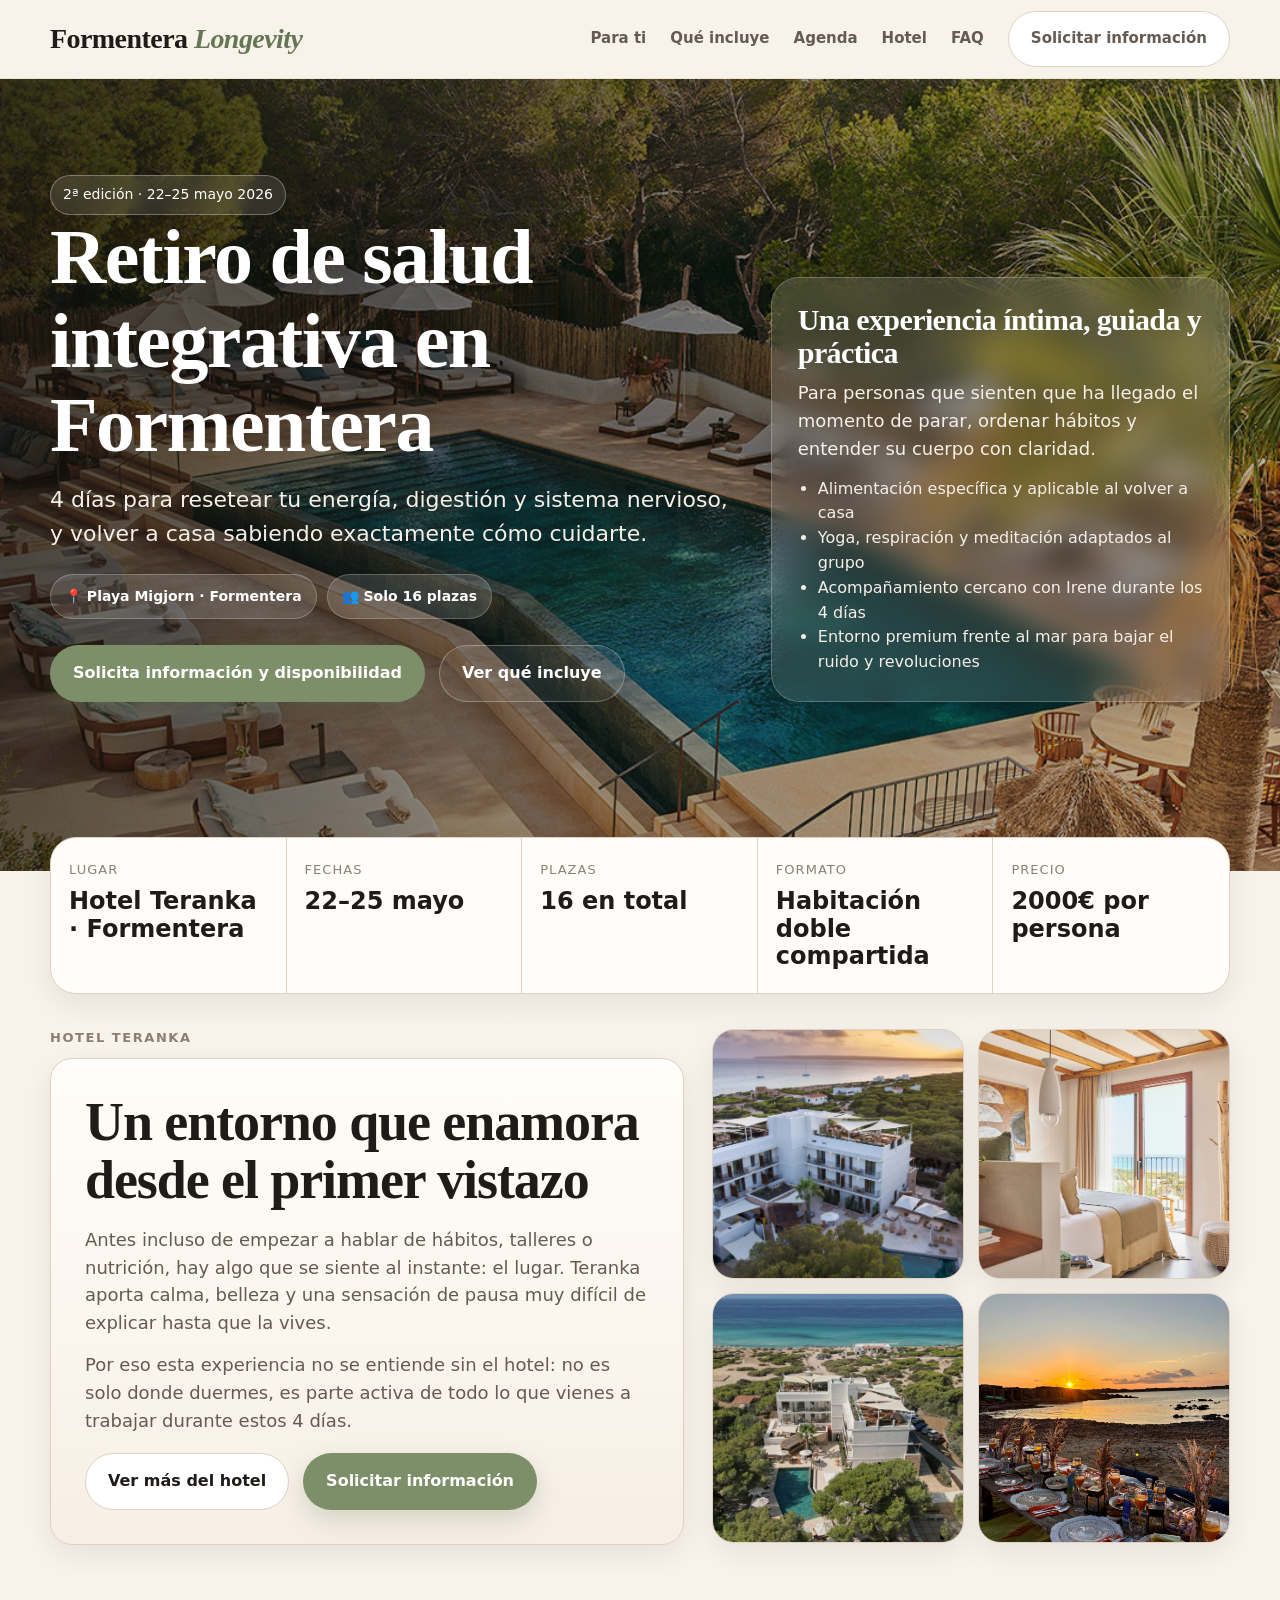
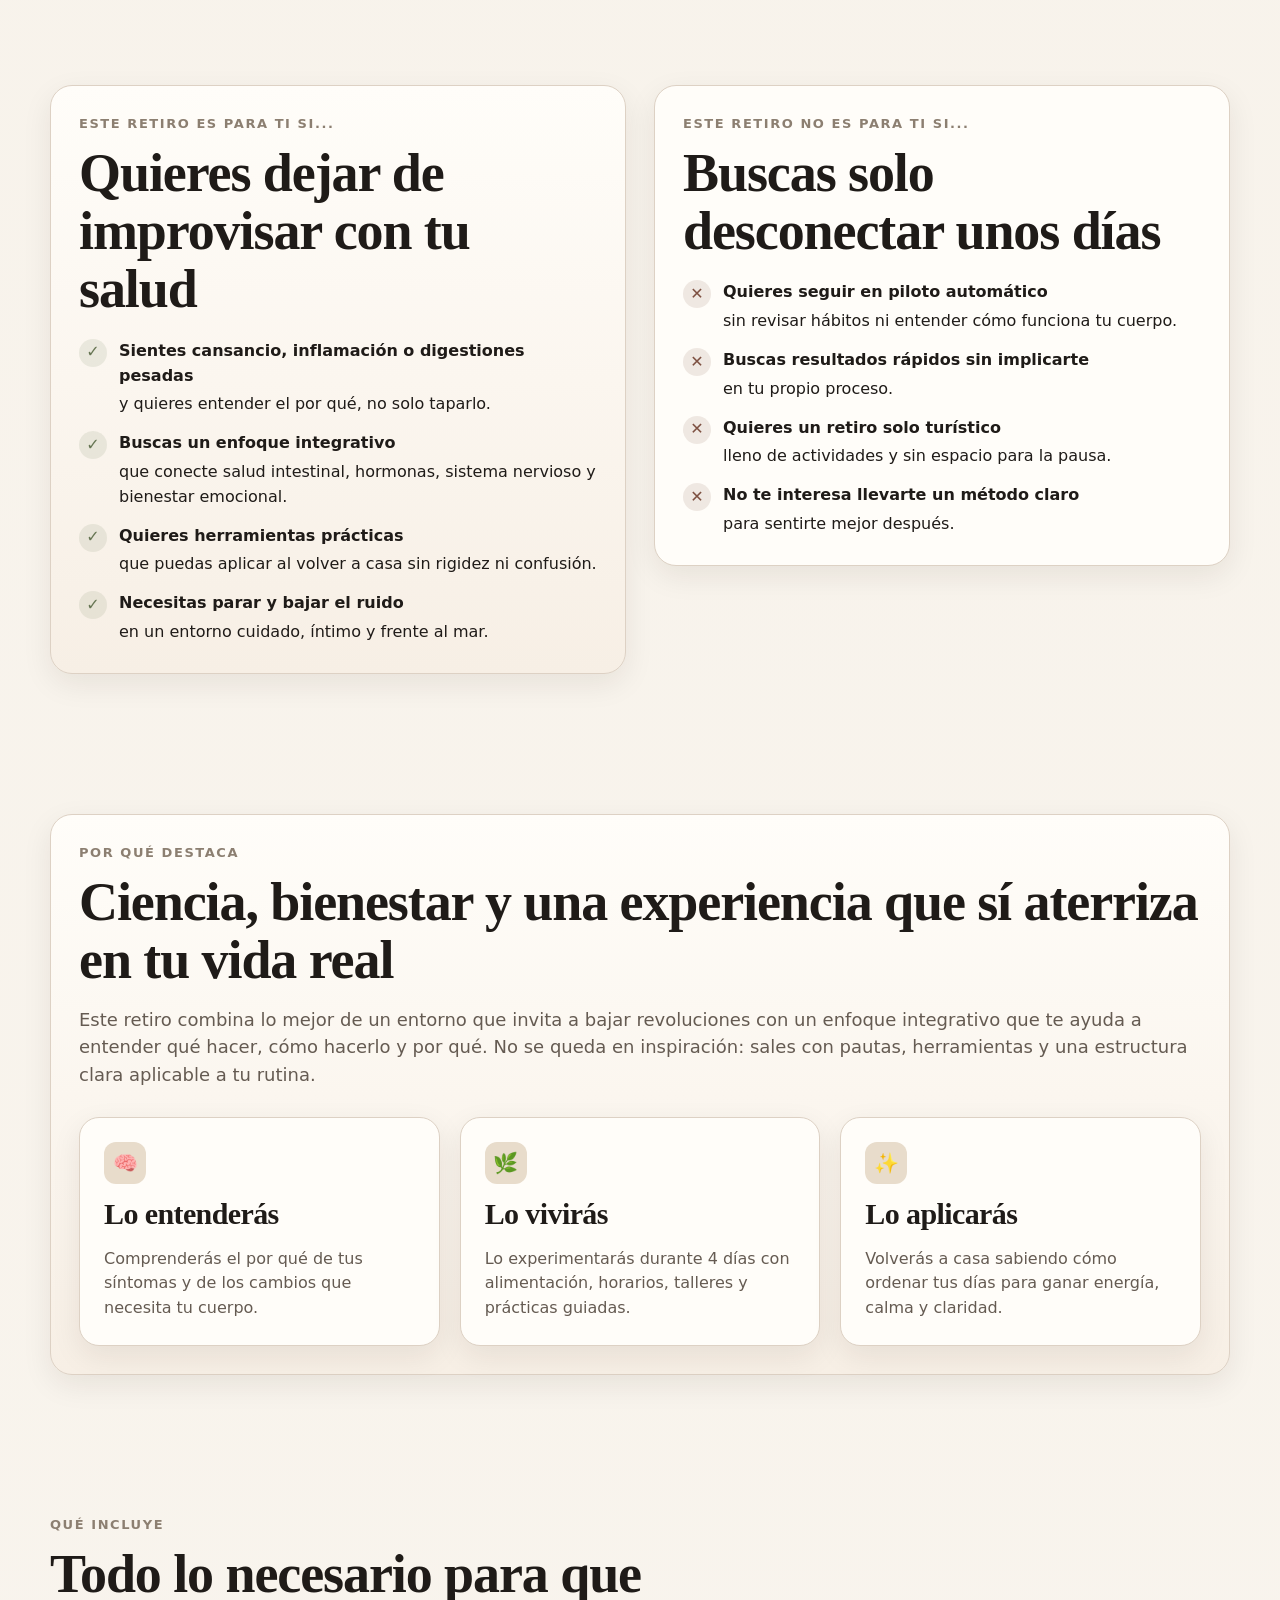
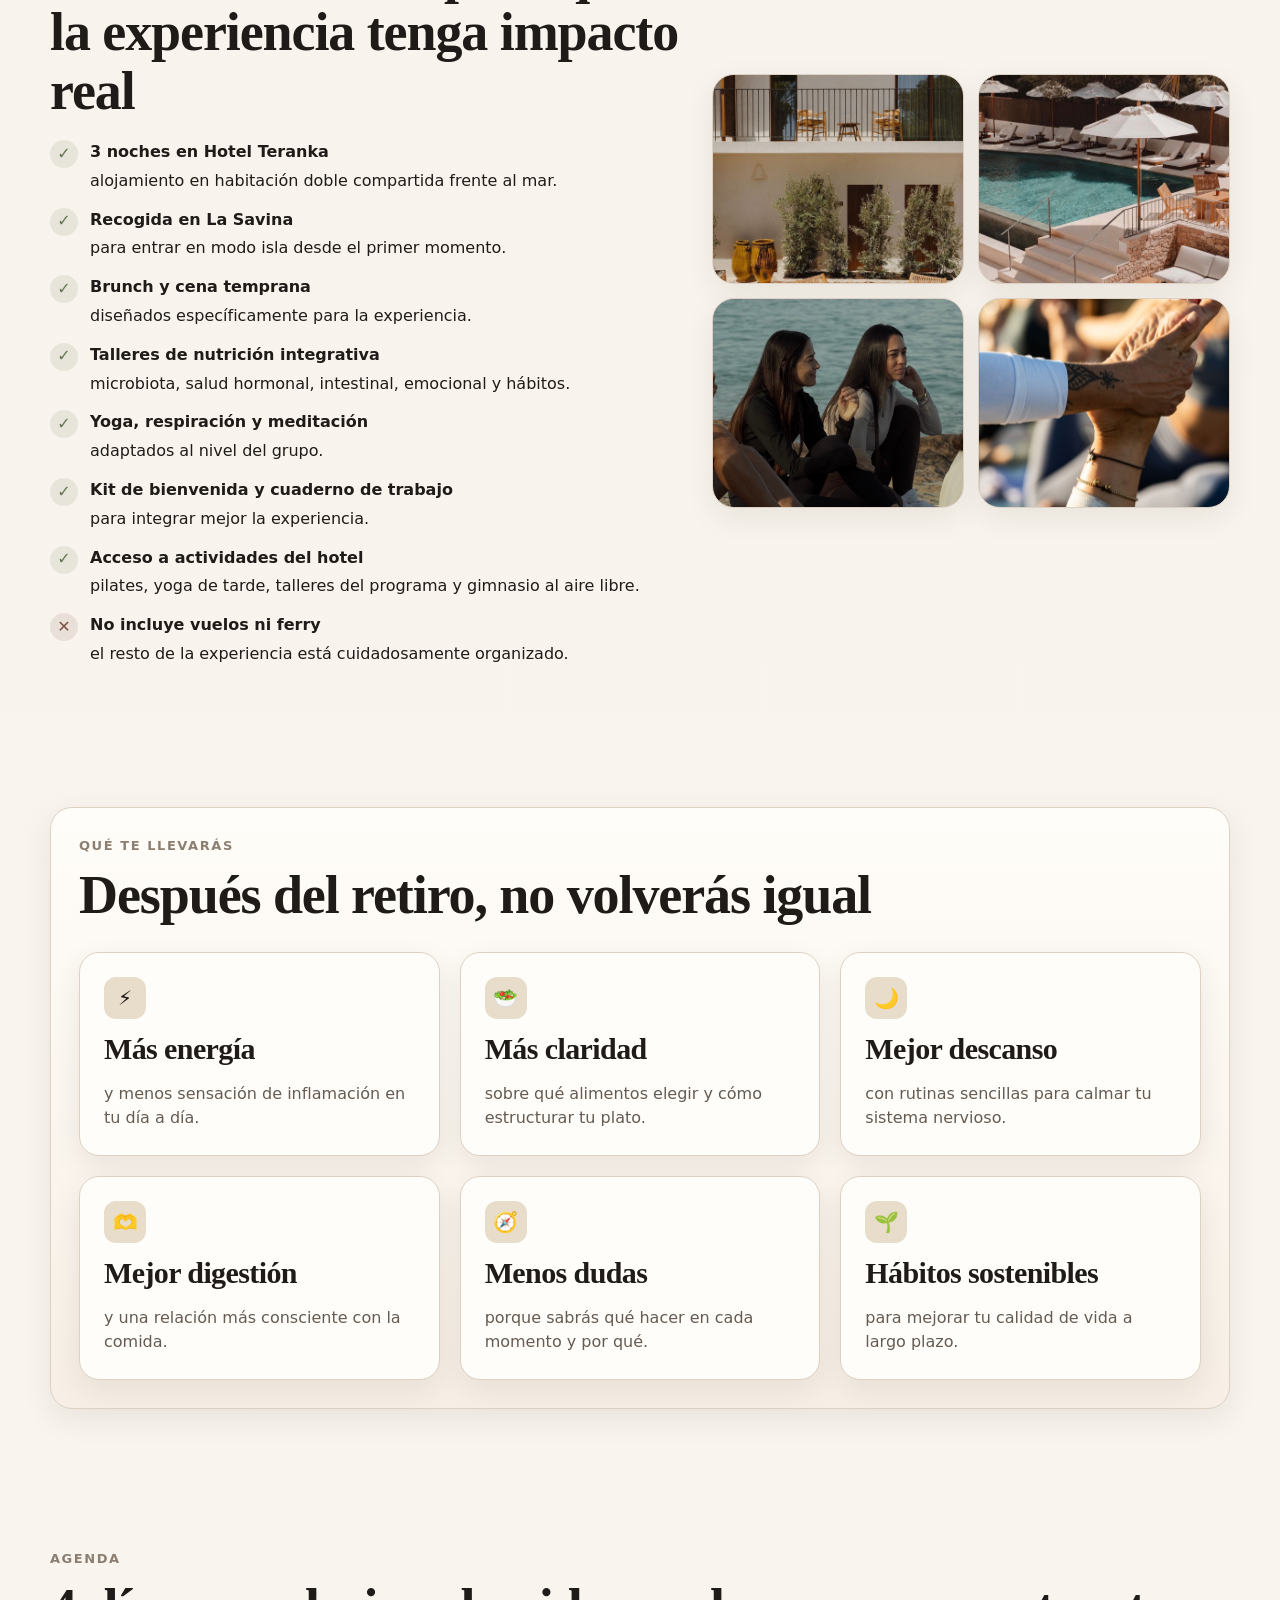
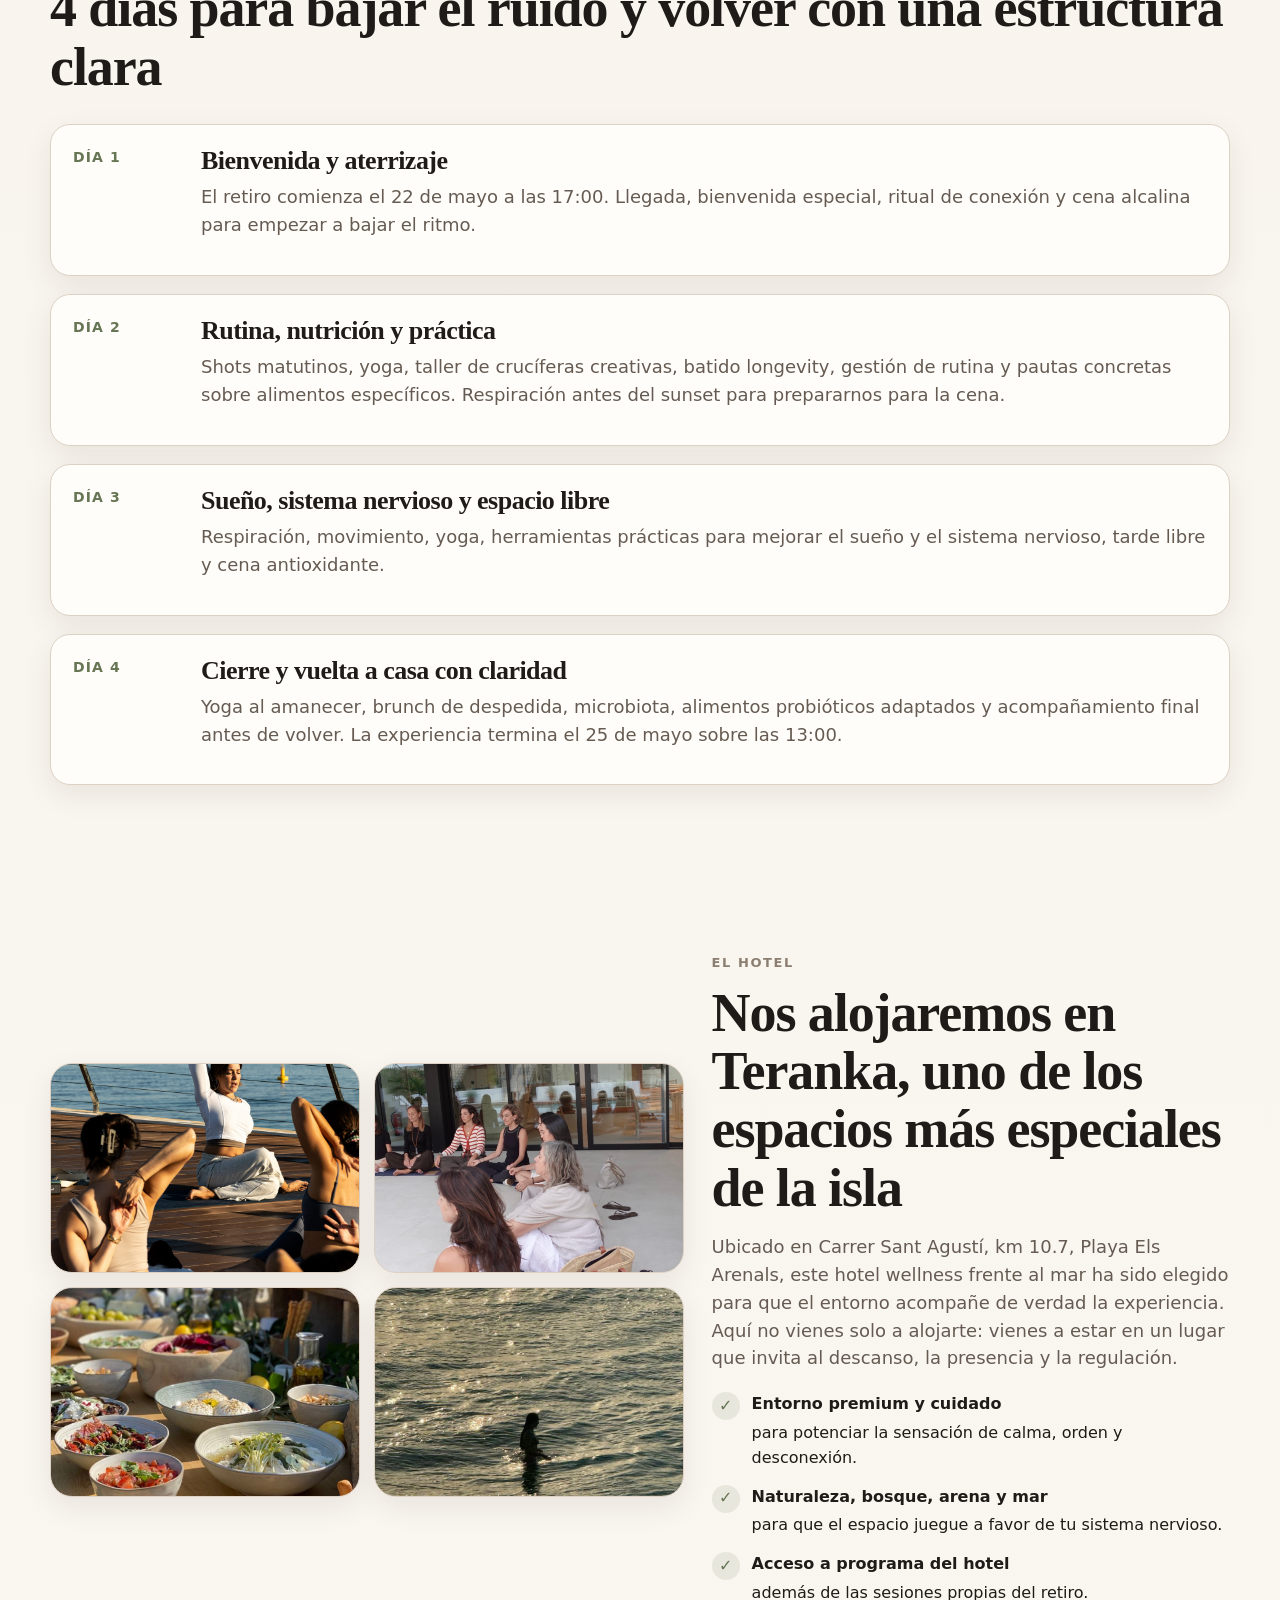
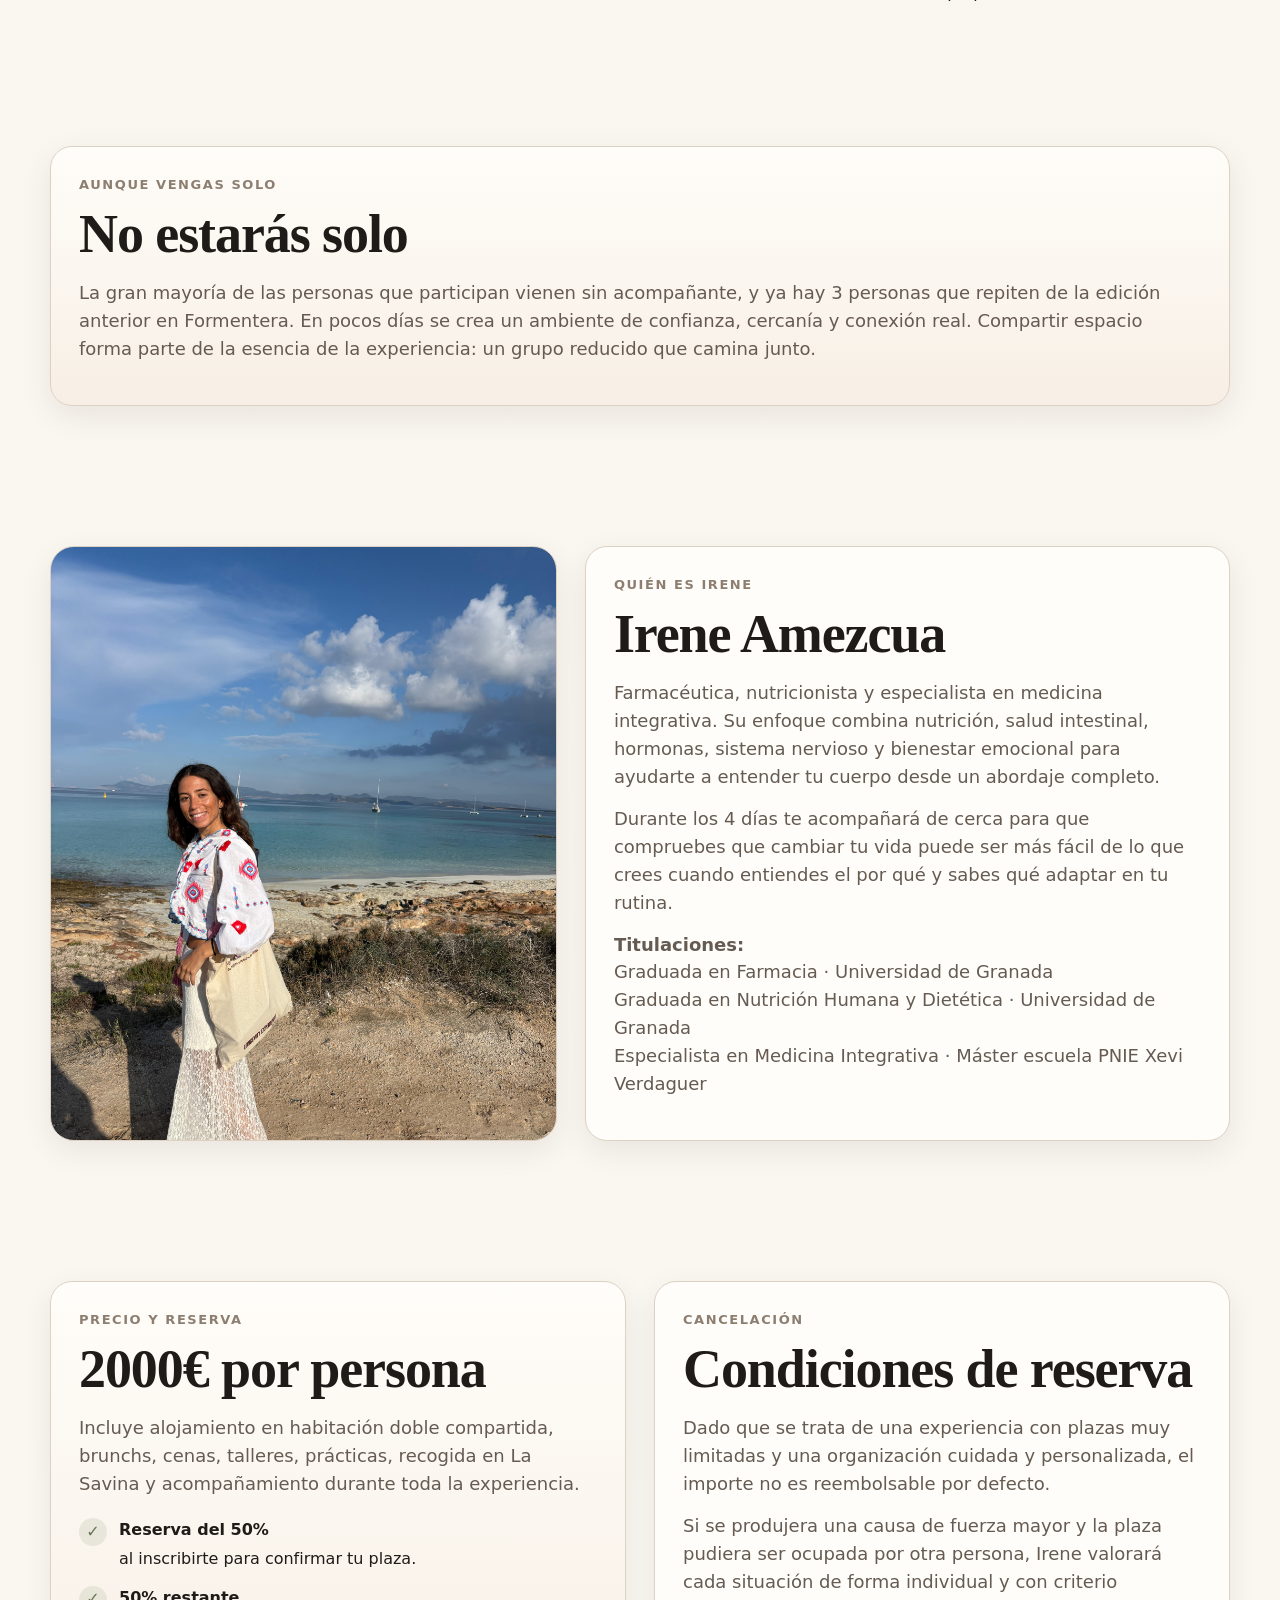
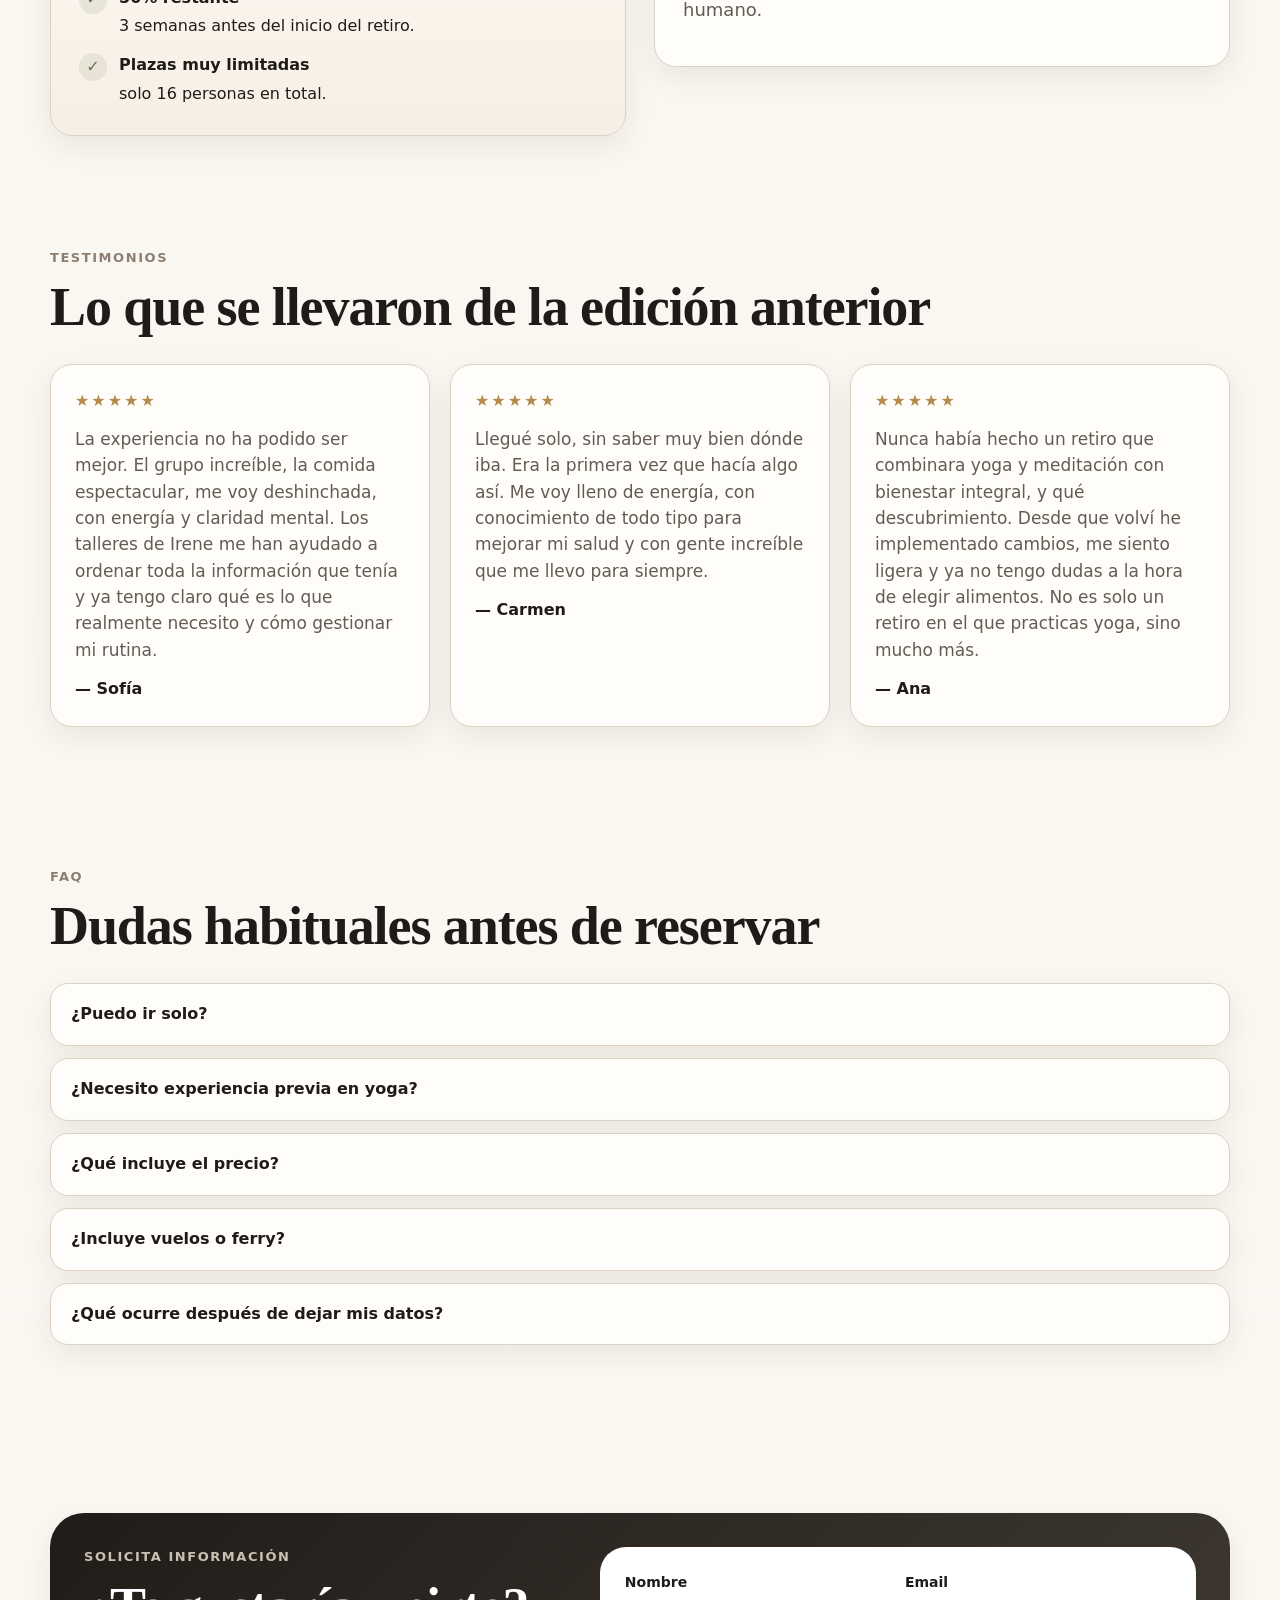
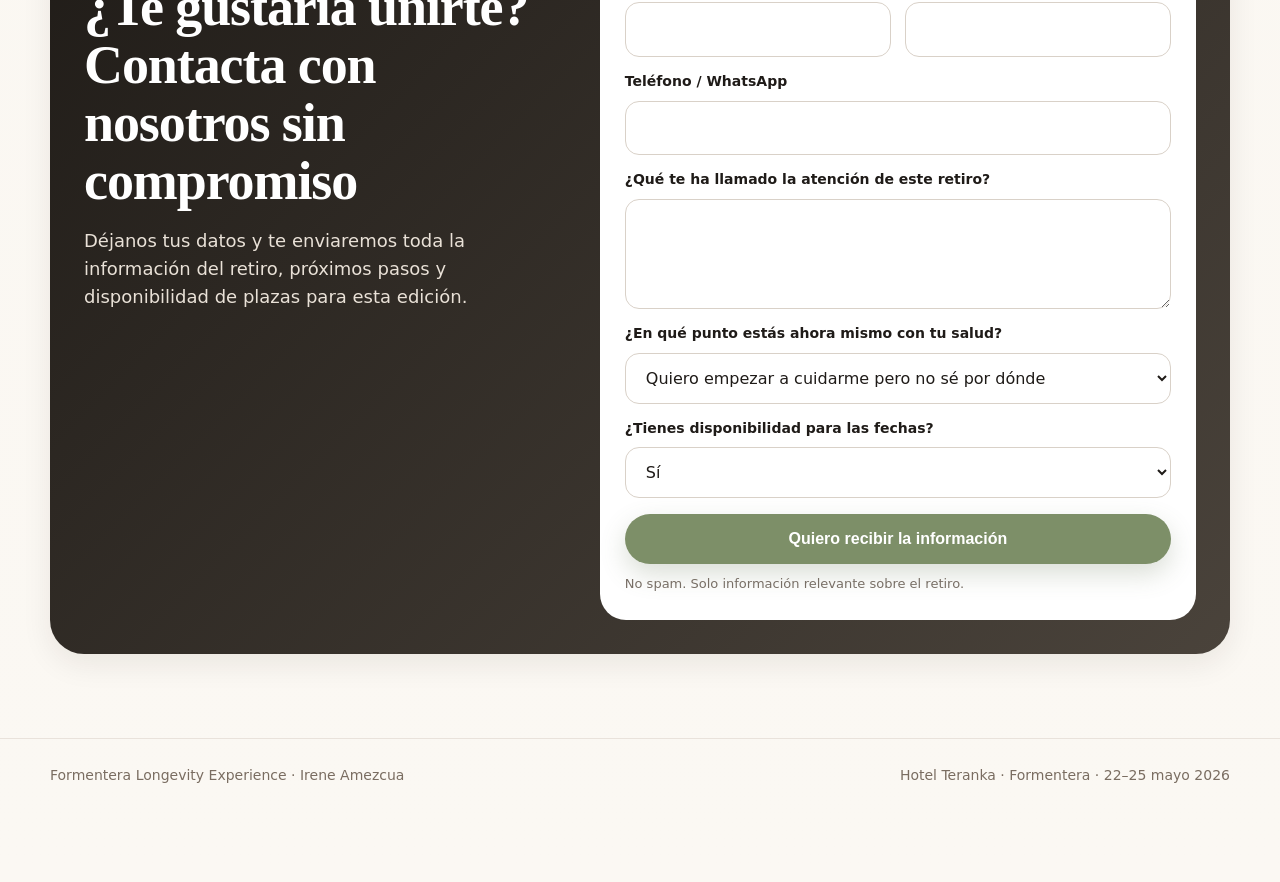
==== commit ae5a8a62: "Update index.html" ====
--- a/index.html
+++ b/index.html
@@ -215,6 +215,26 @@
   display: none !important;
 }
   </style>
+
+<!-- Meta Pixel Code -->
+<script>
+  !function(f,b,e,v,n,t,s)
+  {if(f.fbq)return;n=f.fbq=function(){n.callMethod?
+  n.callMethod.apply(n,arguments):n.queue.push(arguments)};
+  if(!f._fbq)f._fbq=n;n.push=n;n.loaded=!0;n.version='2.0';
+  n.queue=[];t=b.createElement(e);t.async=!0;
+  t.src=v;s=b.getElementsByTagName(e)[0];
+  s.parentNode.insertBefore(t,s)}(window, document,'script',
+  'https://connect.facebook.net/en_US/fbevents.js');
+  fbq('init', '1472158240804532');
+  fbq('track', 'PageView');
+</script>
+<noscript>
+  <img height="1" width="1" style="display:none"
+       src="https://www.facebook.com/tr?id=1472158240804532&ev=PageView&noscript=1"/>
+</noscript>
+<!-- End Meta Pixel Code -->
+
 </head>
 <body>
   <header class="site-header">
@@ -421,7 +441,7 @@
             <div class="day-tag">Día 2</div>
             <div>
               <h3>Rutina, nutrición y práctica</h3>
-              <p>Shots matutinos, yoga, taller de crucíferas creativas, batido longevity, gestión de rutina y pautas concretas sobre alimentos específicos.</p>
+              <p>Shots matutinos, yoga, taller de crucíferas creativas, batido longevity, gestión de rutina y pautas concretas sobre alimentos específicos. Respiración antes del sunset para prepararnos para la cena.</p>
             </div>
           </article>
           <article class="timeline-item">
@@ -513,12 +533,12 @@
           <article class="quote">
             <div class="stars">★★★★★</div>
             <p>La experiencia no ha podido ser mejor. El grupo increíble, la comida espectacular, me voy deshinchada, con energía y claridad mental. Los talleres de Irene me han ayudado a ordenar toda la información que tenía y ya tengo claro qué es lo que realmente necesito y cómo gestionar mi rutina.</p>
-            <div class="author">— asistente edición anterior</div>
+            <div class="author">— Sofía</div>
           </article>
           <article class="quote">
             <div class="stars">★★★★★</div>
             <p>Llegué solo, sin saber muy bien dónde iba. Era la primera vez que hacía algo así. Me voy lleno de energía, con conocimiento de todo tipo para mejorar mi salud y con gente increíble que me llevo para siempre.</p>
-            <div class="author">— asistente edición anterior</div>
+            <div class="author">— Carmen</div>
           </article>
           <article class="quote">
             <div class="stars">★★★★★</div>
@@ -567,7 +587,8 @@
             <p>Déjanos tus datos y te enviaremos toda la información del retiro, próximos pasos y disponibilidad de plazas para esta edición.</p>
           </div>
           <div class="form-card">
-  <form id="leadForm" action="https://script.google.com/macros/s/AKfycby2JSbyA-PjQpDEKONrtiWS-iY9-buUHHI8NE81fjfmnYP2Uv2lzy2p6UqDw_WxDORf/exec" method="POST">
+  <form id="leadForm" action="https://script.google.com/macros/s/AKfycby2JSbyA-PjQpDEKONrtiWS-iY9-buUHHI8NE81fjfmnYP2Uv2lzy2p6UqDw_WxDORf/exec" method="POST" target="hidden_iframe">
+    <input type="hidden" name="source" value="meta_ads_formentera_2026">
 
 
     <div class="form-grid">
@@ -613,6 +634,7 @@
 
     <div class="privacy">No spam. Solo información relevante sobre el retiro.</div>
   </form>
+<iframe name="hidden_iframe" id="hidden_iframe" style="display:none;"></iframe>
 </div>
         </div>
       </div>
@@ -630,45 +652,33 @@
     <a href="#solicitar" class="btn btn-primary">Solicitar información</a>
   </div>
 
-  <script>
-    const menuBtn = document.getElementById('menuBtn');
-    const navLinks = document.getElementById('navLinks');
-    if (menuBtn) {
-      menuBtn.addEventListener('click', () => navLinks.classList.toggle('open'));
-    }
-   
-    }
-  </script>
+
+
 
 <script>
-  const form = document.getElementById("leadForm");
-
-  if (form) {
-    form.addEventListener("submit", function(e) {
-      e.preventDefault();
-
-      const formData = new FormData(form);
-
-      // añadimos source para tracking
-      formData.append("source", "meta_ads_formentera_2026");
-
-      fetch("https://script.google.com/macros/s/AKfycby2JSbyA-PjQpDEKONrtiWS-iY9-buUHHI8NE81fjfmnYP2Uv2lzy2p6UqDw_WxDORf/exec", {
-        method: "POST",
-        body: formData
-      })
-      .then(response => response.text())
-      .then(result => {
-        alert("Formulario enviado correctamente");
-        form.reset();
-        console.log(result);
-      })
-      .catch(error => {
-        alert("Error al enviar el formulario");
-        console.error(error);
-      });
+  let formSubmitted = false;
+
+  const leadForm = document.getElementById('leadForm');
+  const hiddenIframe = document.getElementById('hidden_iframe');
+
+  if (leadForm && hiddenIframe) {
+    leadForm.addEventListener('submit', function () {
+      formSubmitted = true;
+    });
+
+    hiddenIframe.addEventListener('load', function () {
+      if (formSubmitted) {
+        window.location.href = 'https://ireneamezcua.github.io/formentera-2026/gracias/';
+      }
     });
   }
+
+  const menuBtn = document.getElementById('menuBtn');
+  const navLinks = document.getElementById('navLinks');
+
+  if (menuBtn && navLinks) {
+    menuBtn.addEventListener('click', () => navLinks.classList.toggle('open'));
+  }
 </script>
-  
 </body>
 </html>
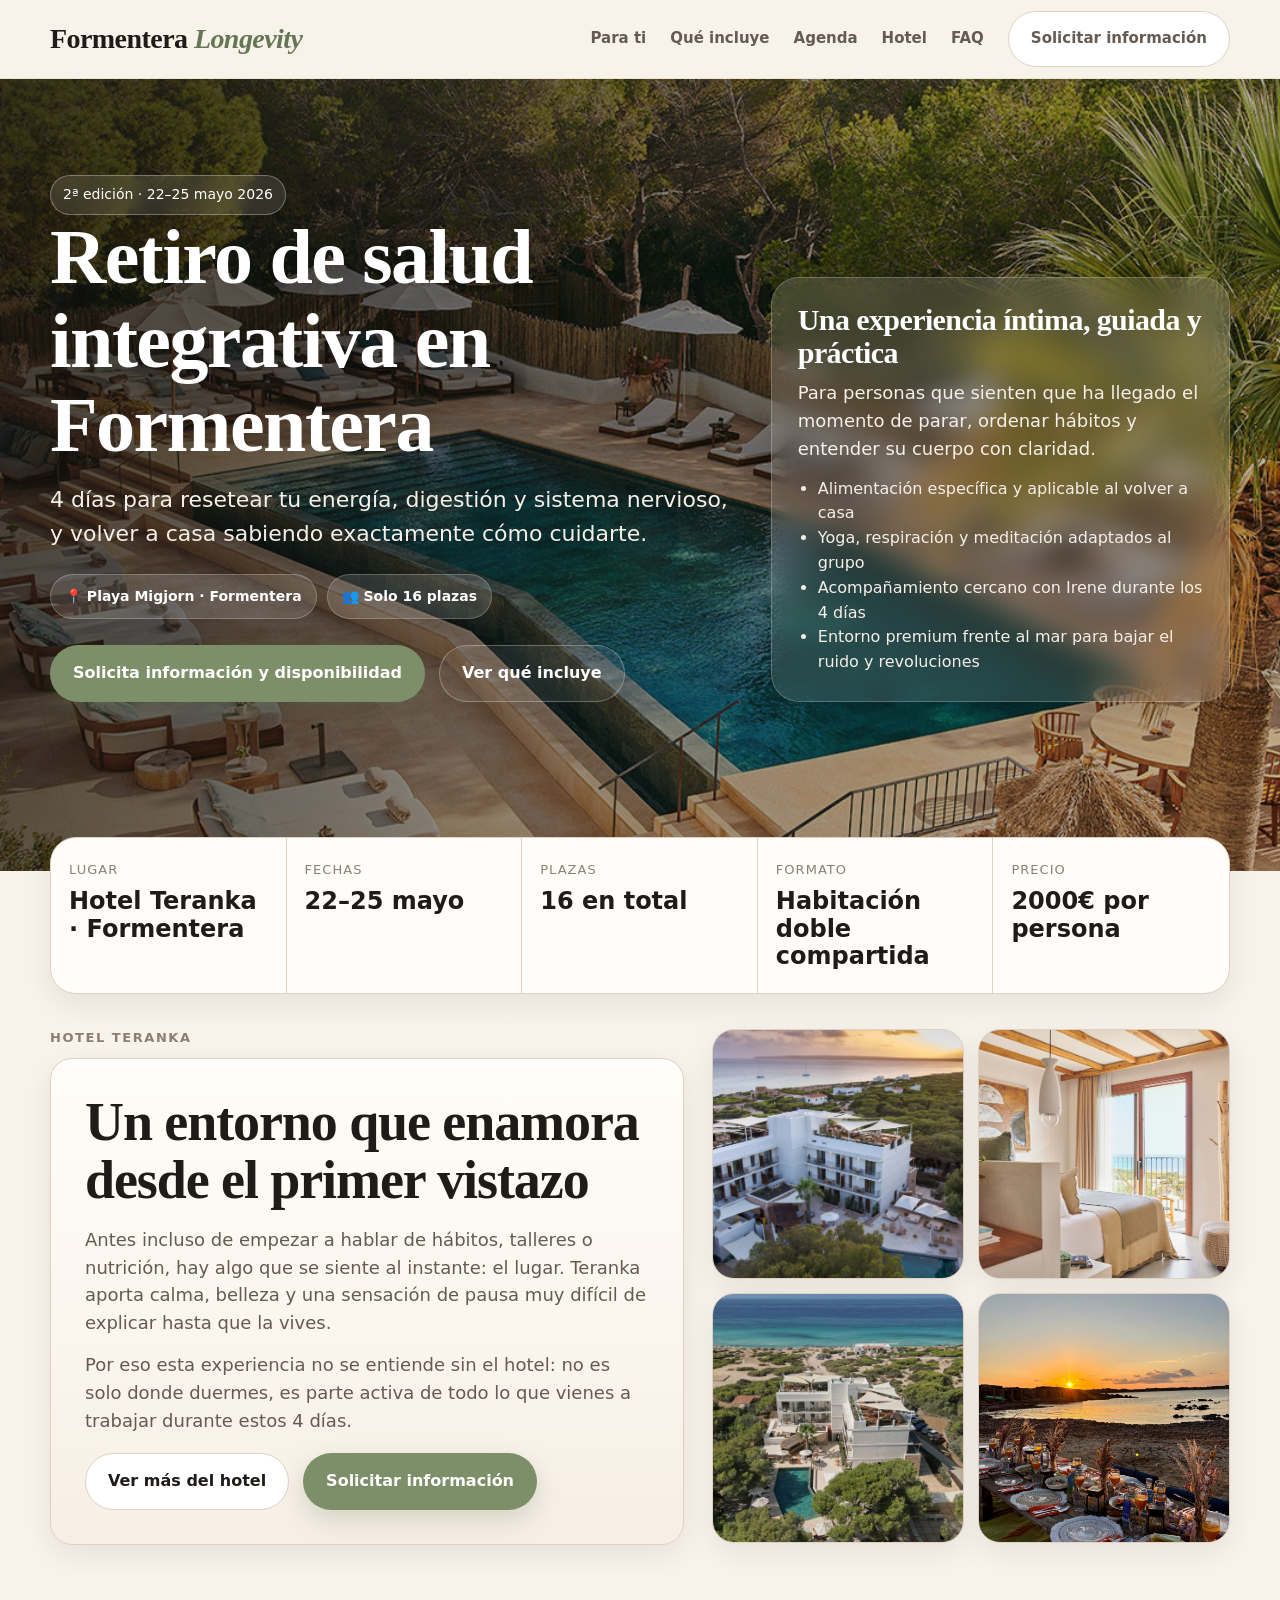
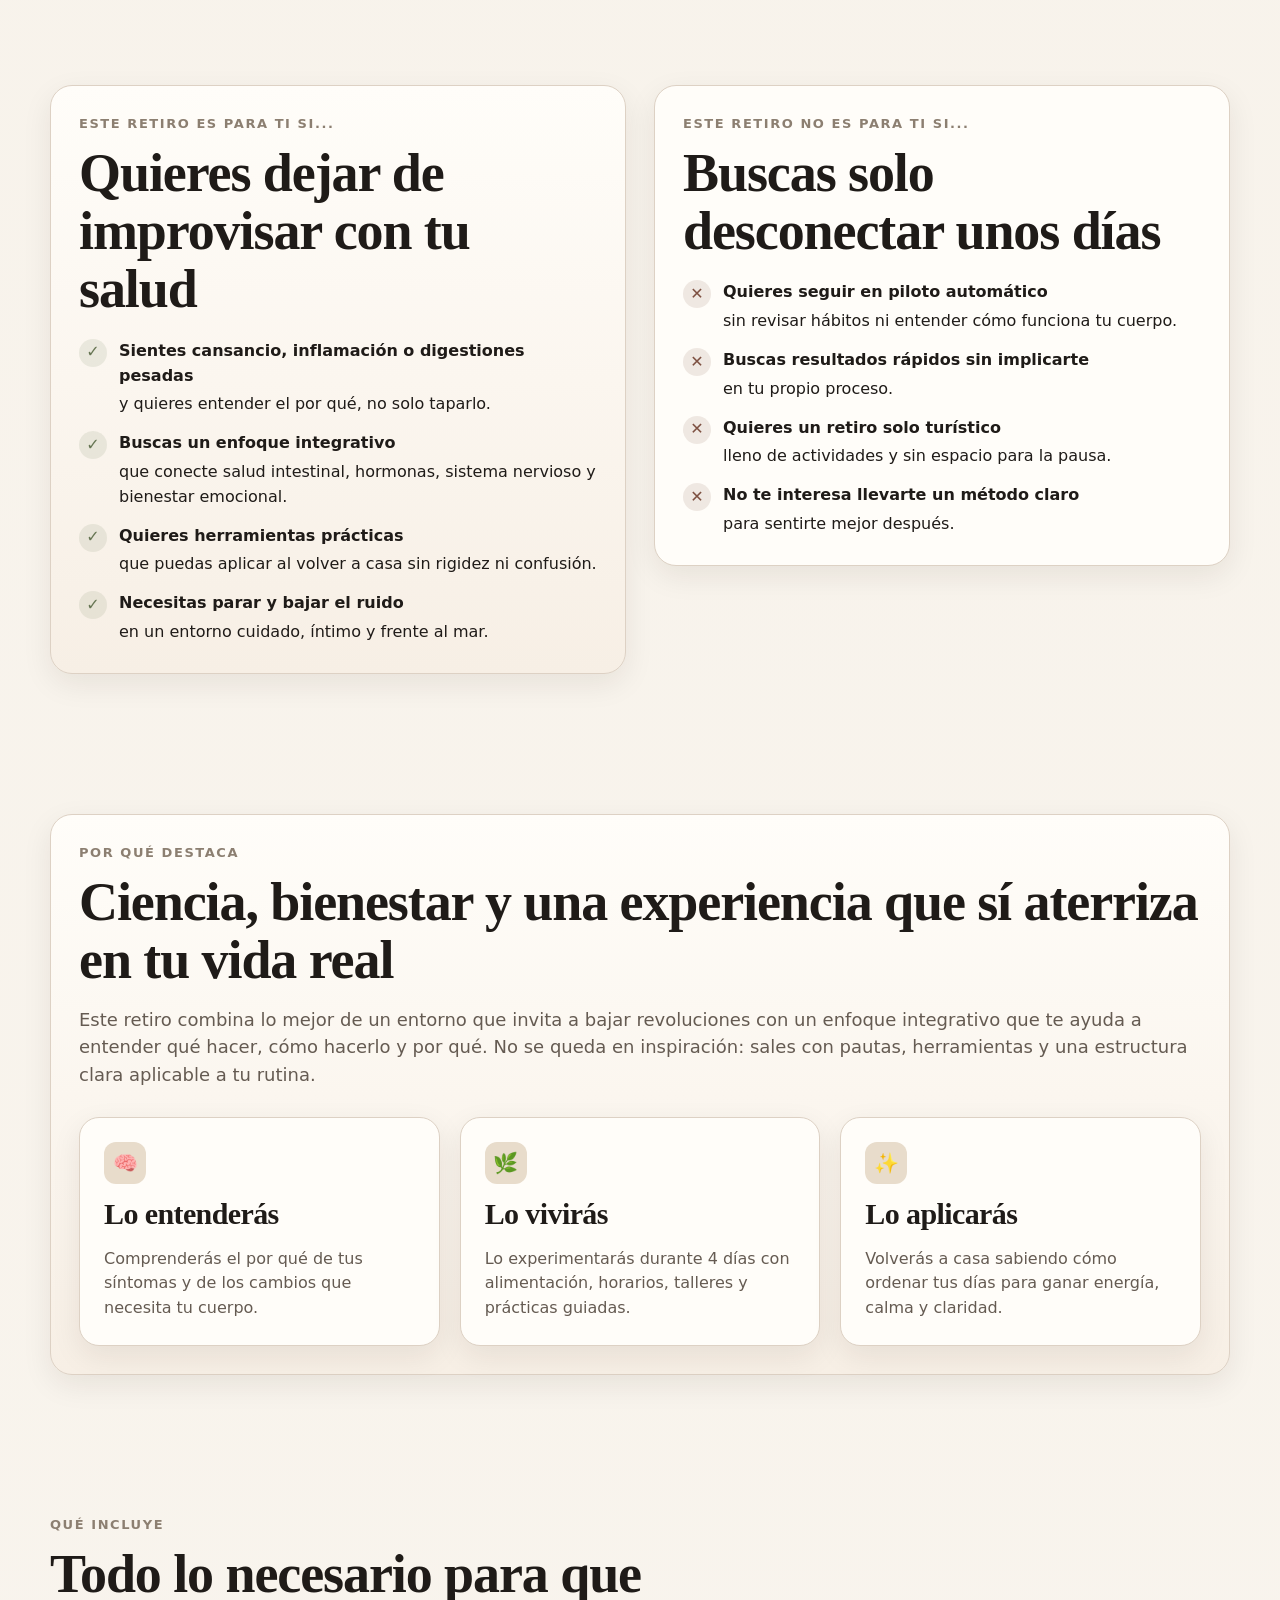
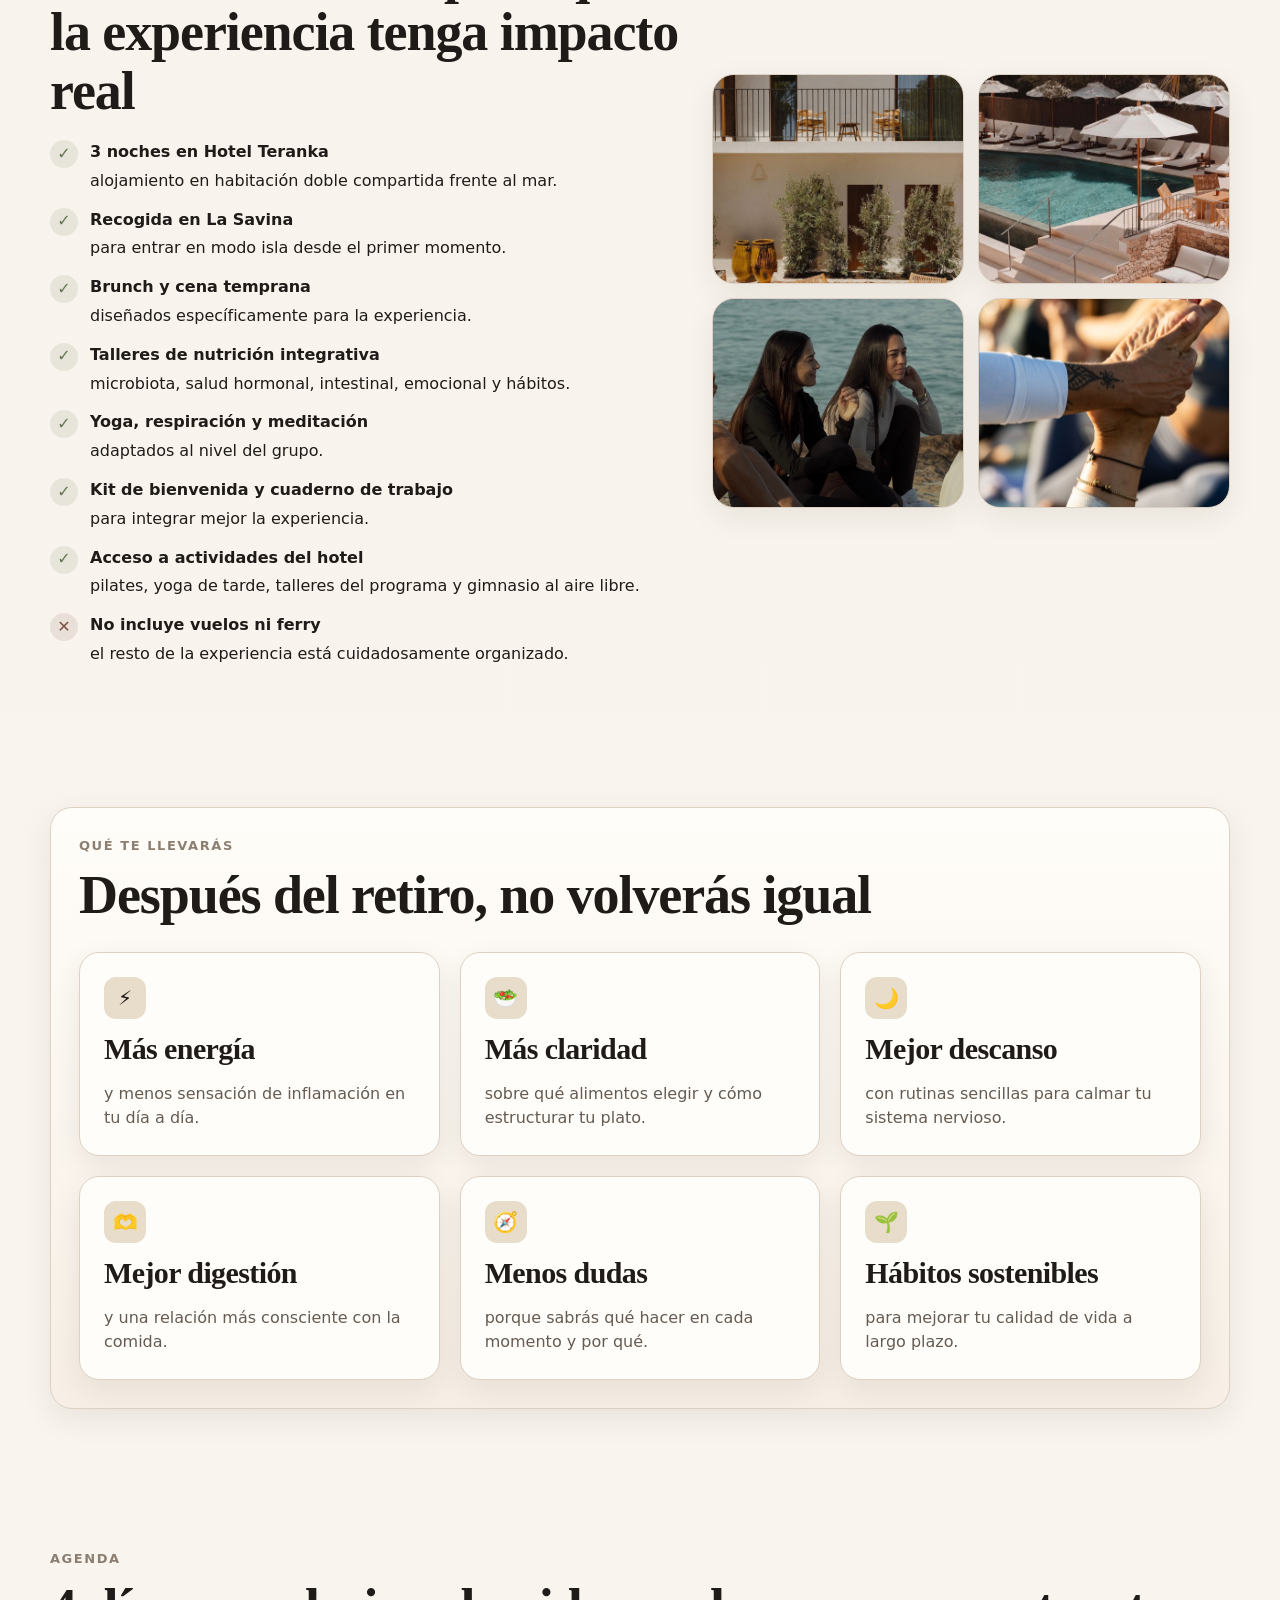
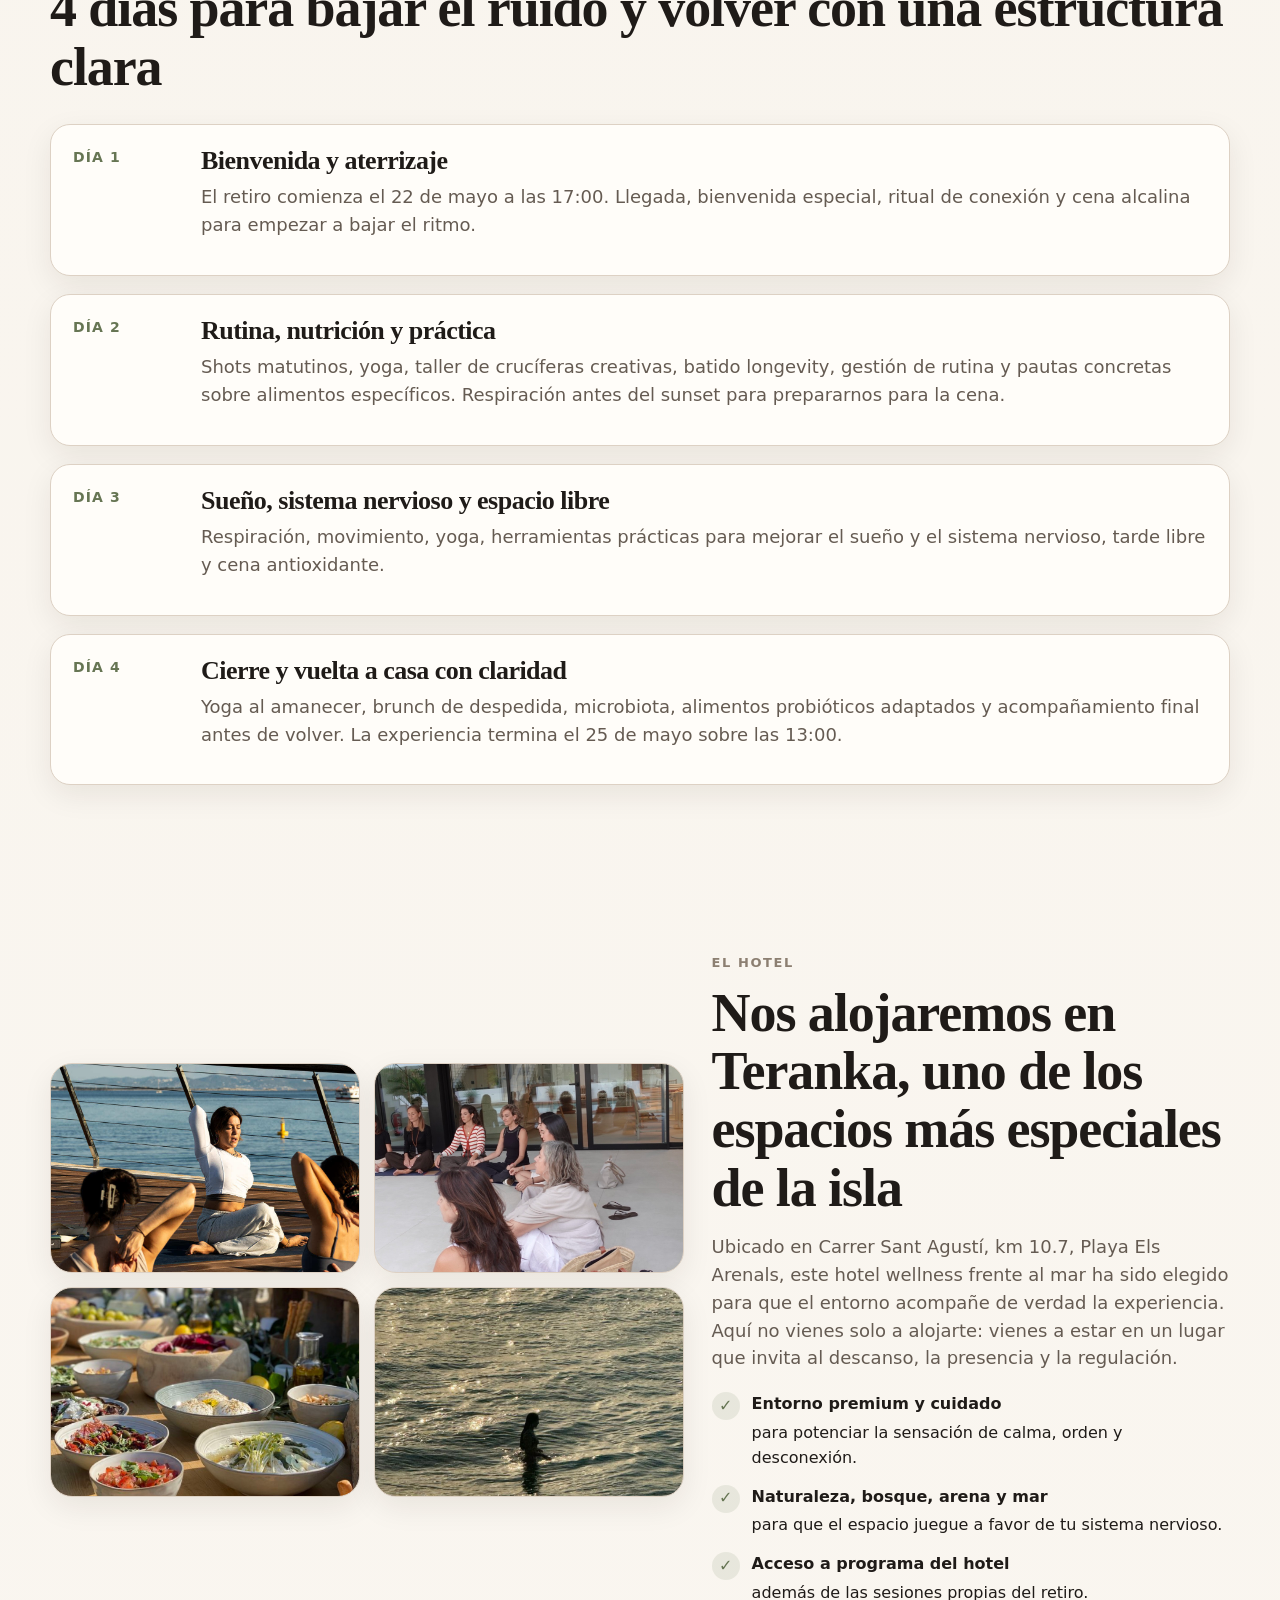
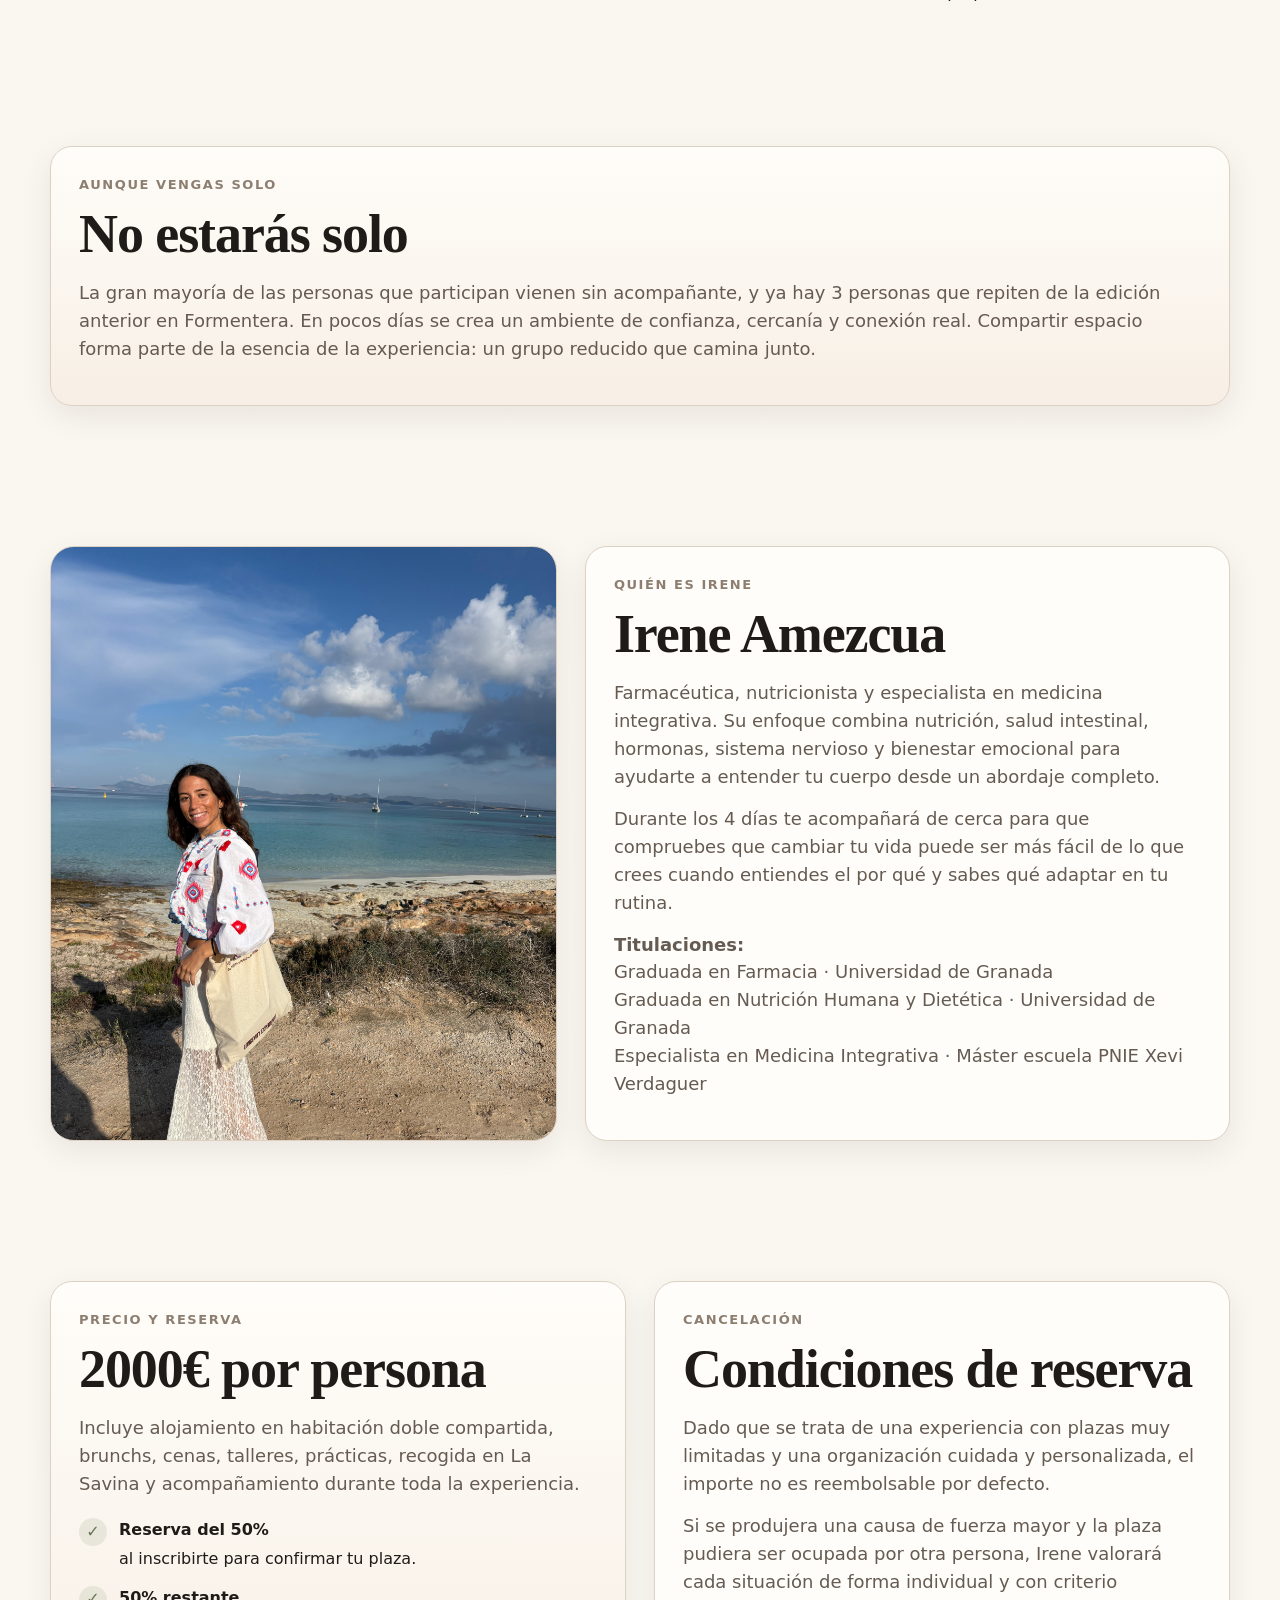
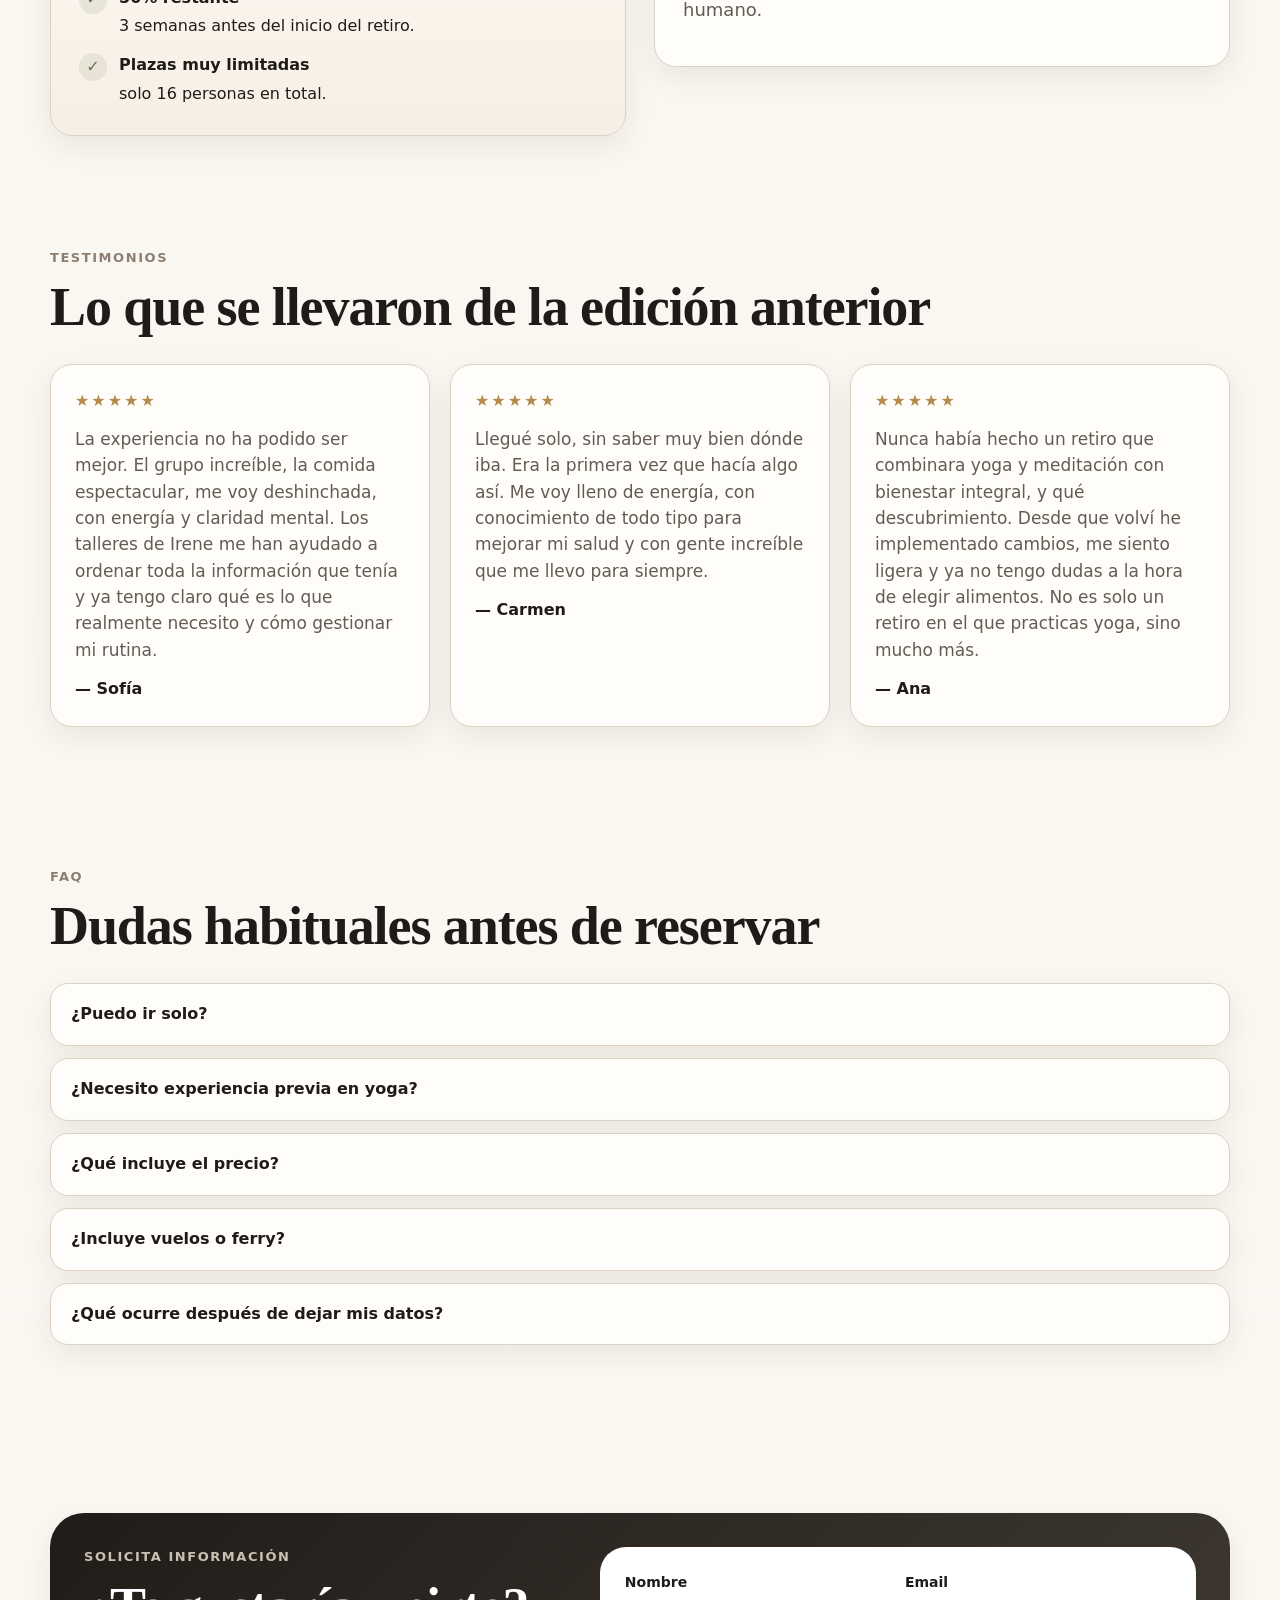
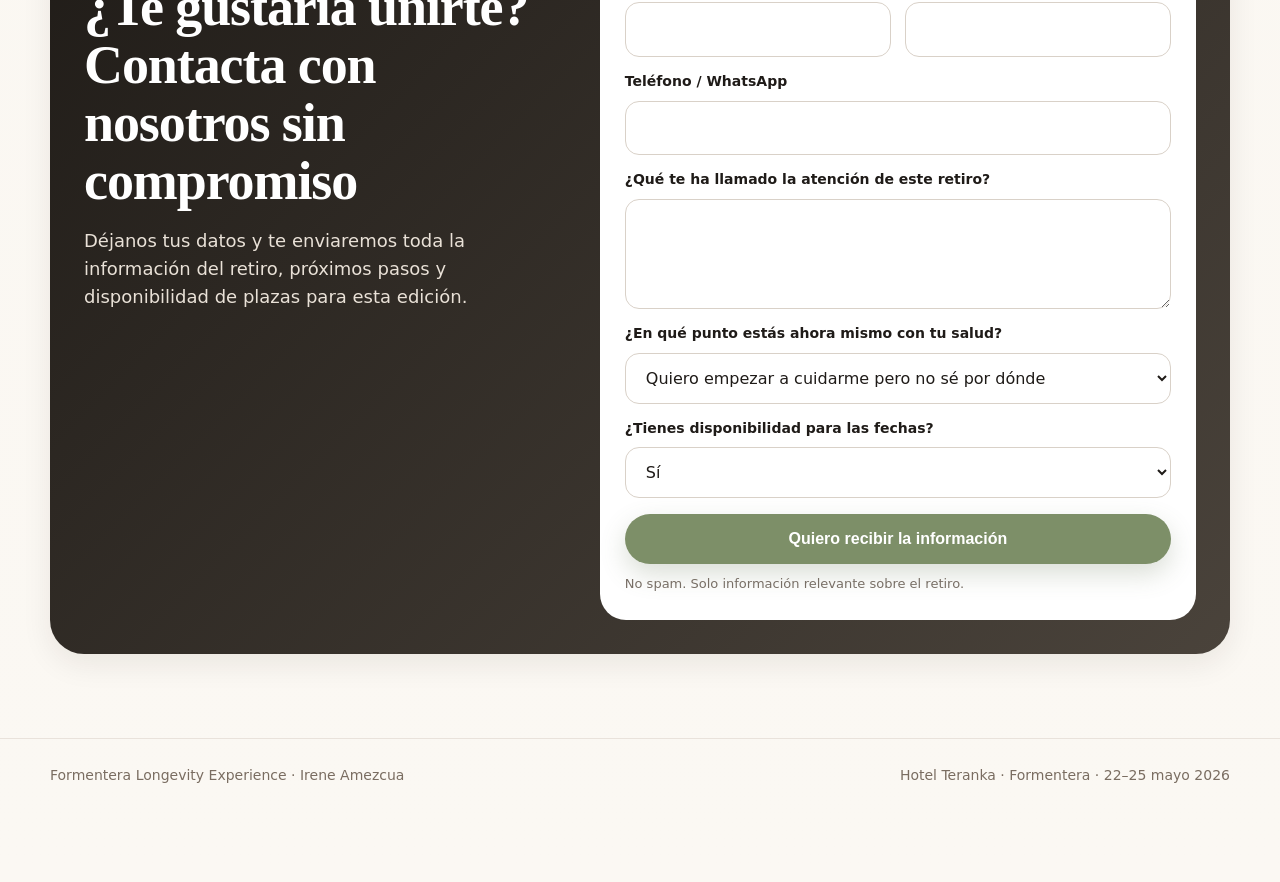
==== commit 4eb37d58: "Update index.html" ====
--- a/index.html
+++ b/index.html
@@ -662,9 +662,15 @@
   const hiddenIframe = document.getElementById('hidden_iframe');
 
   if (leadForm && hiddenIframe) {
-    leadForm.addEventListener('submit', function () {
-      formSubmitted = true;
-    });
+ leadForm.addEventListener('submit', function () {
+  formSubmitted = true;
+
+  const button = leadForm.querySelector('button[type="submit"]');
+  if (button) {
+    button.disabled = true;
+    button.innerText = "Enviando...";
+  }
+});
 
     hiddenIframe.addEventListener('load', function () {
       if (formSubmitted) {
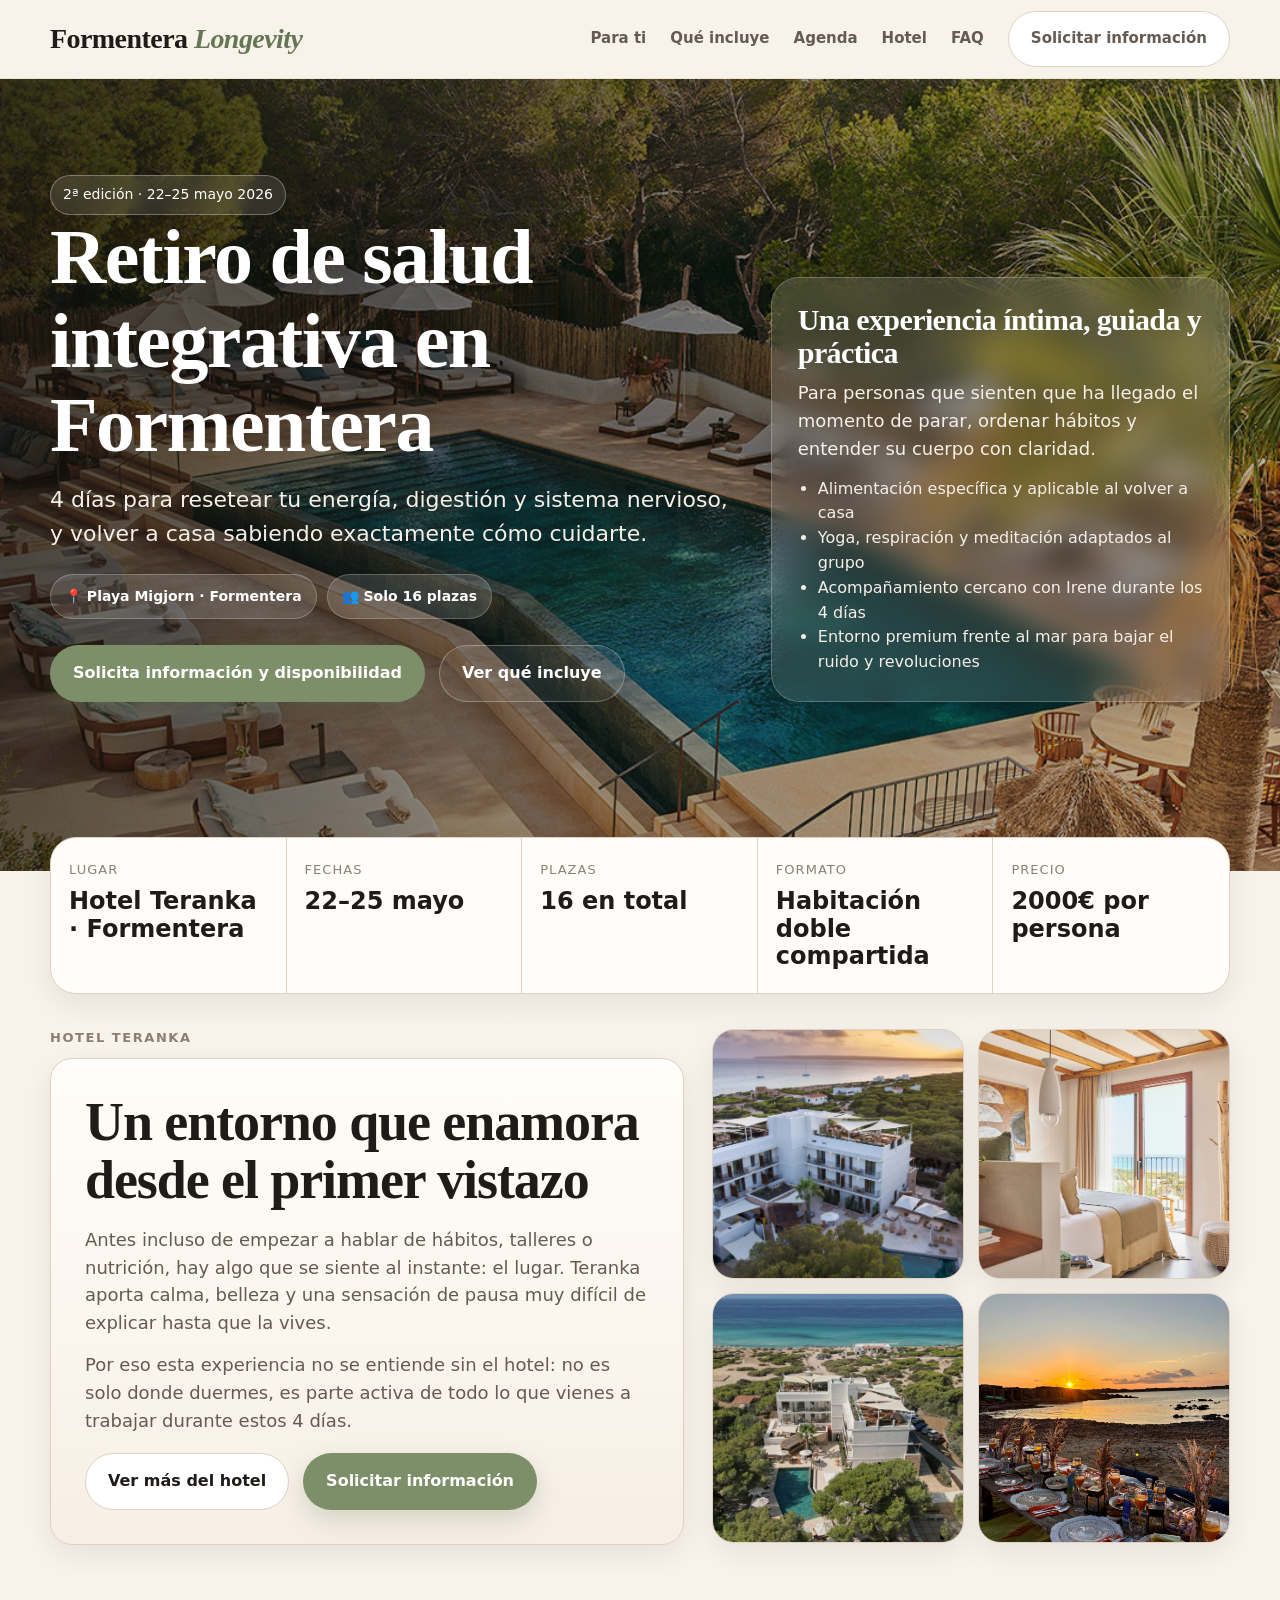
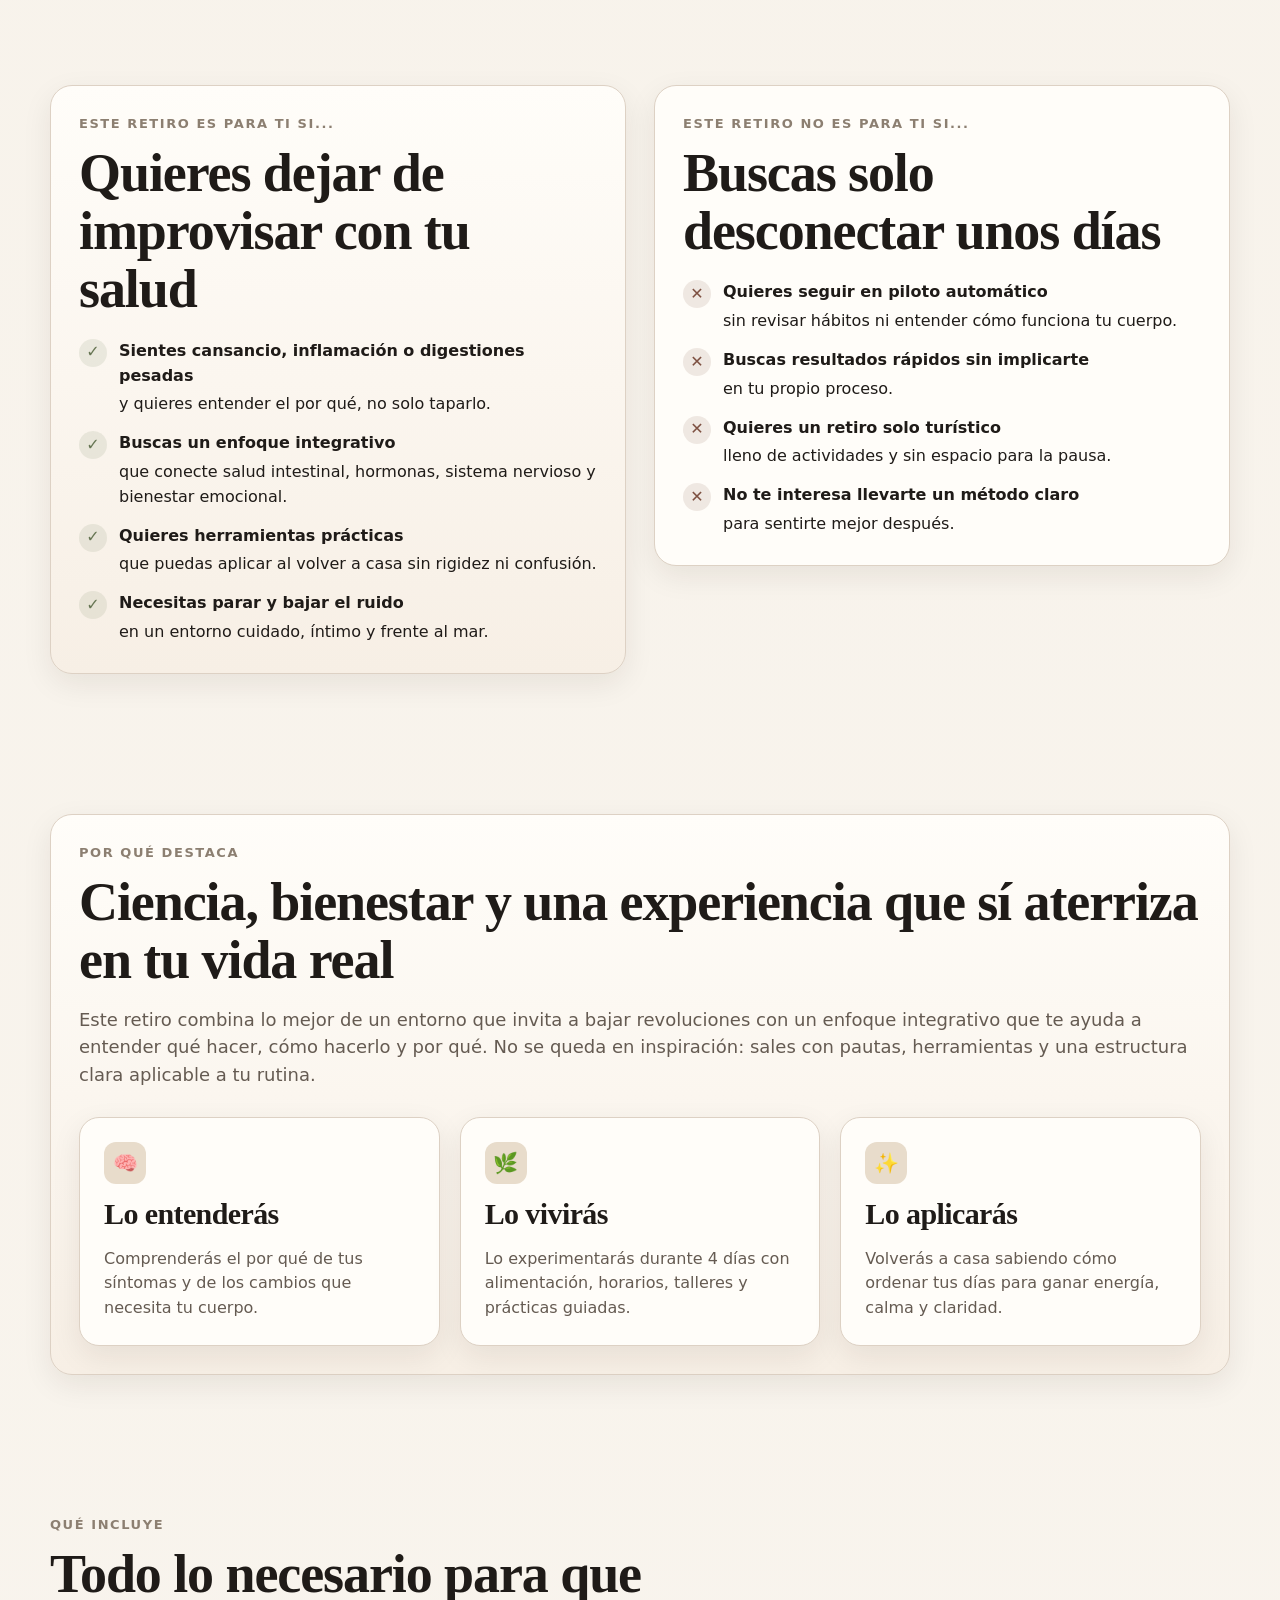
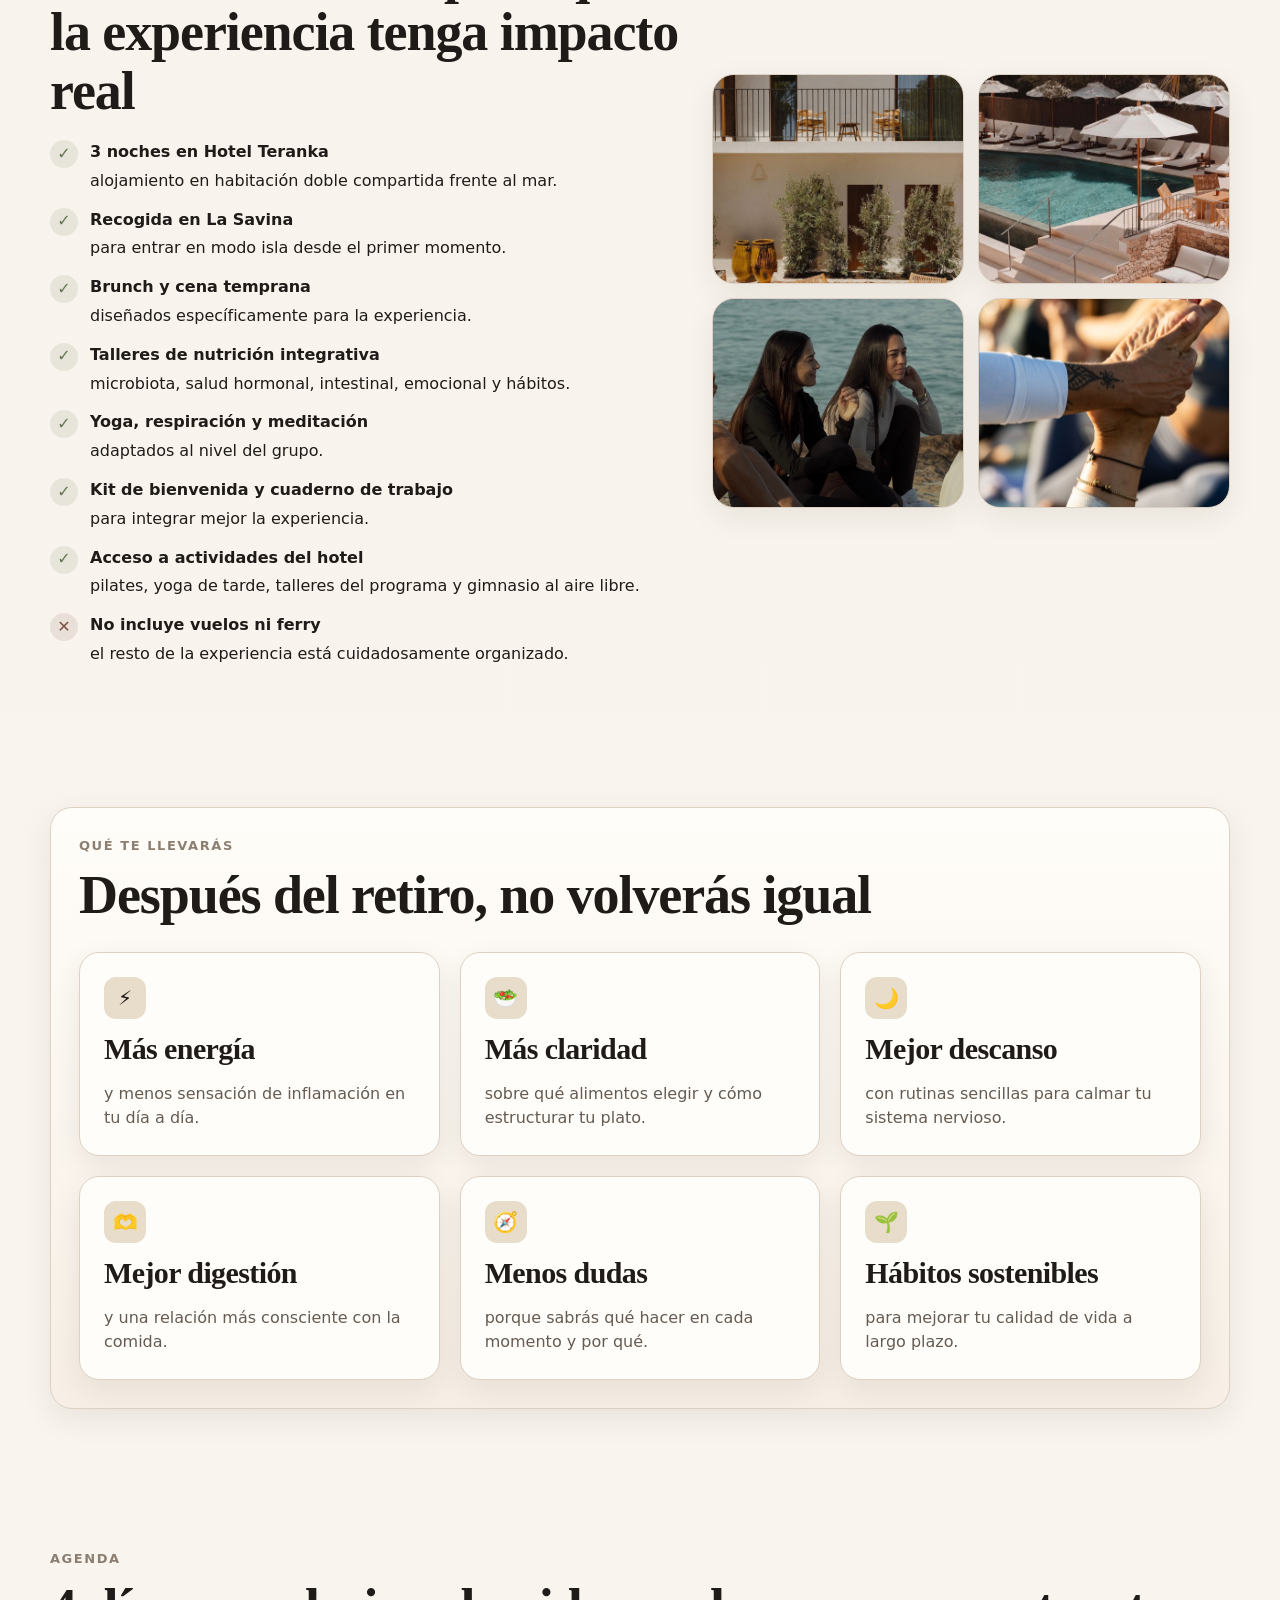
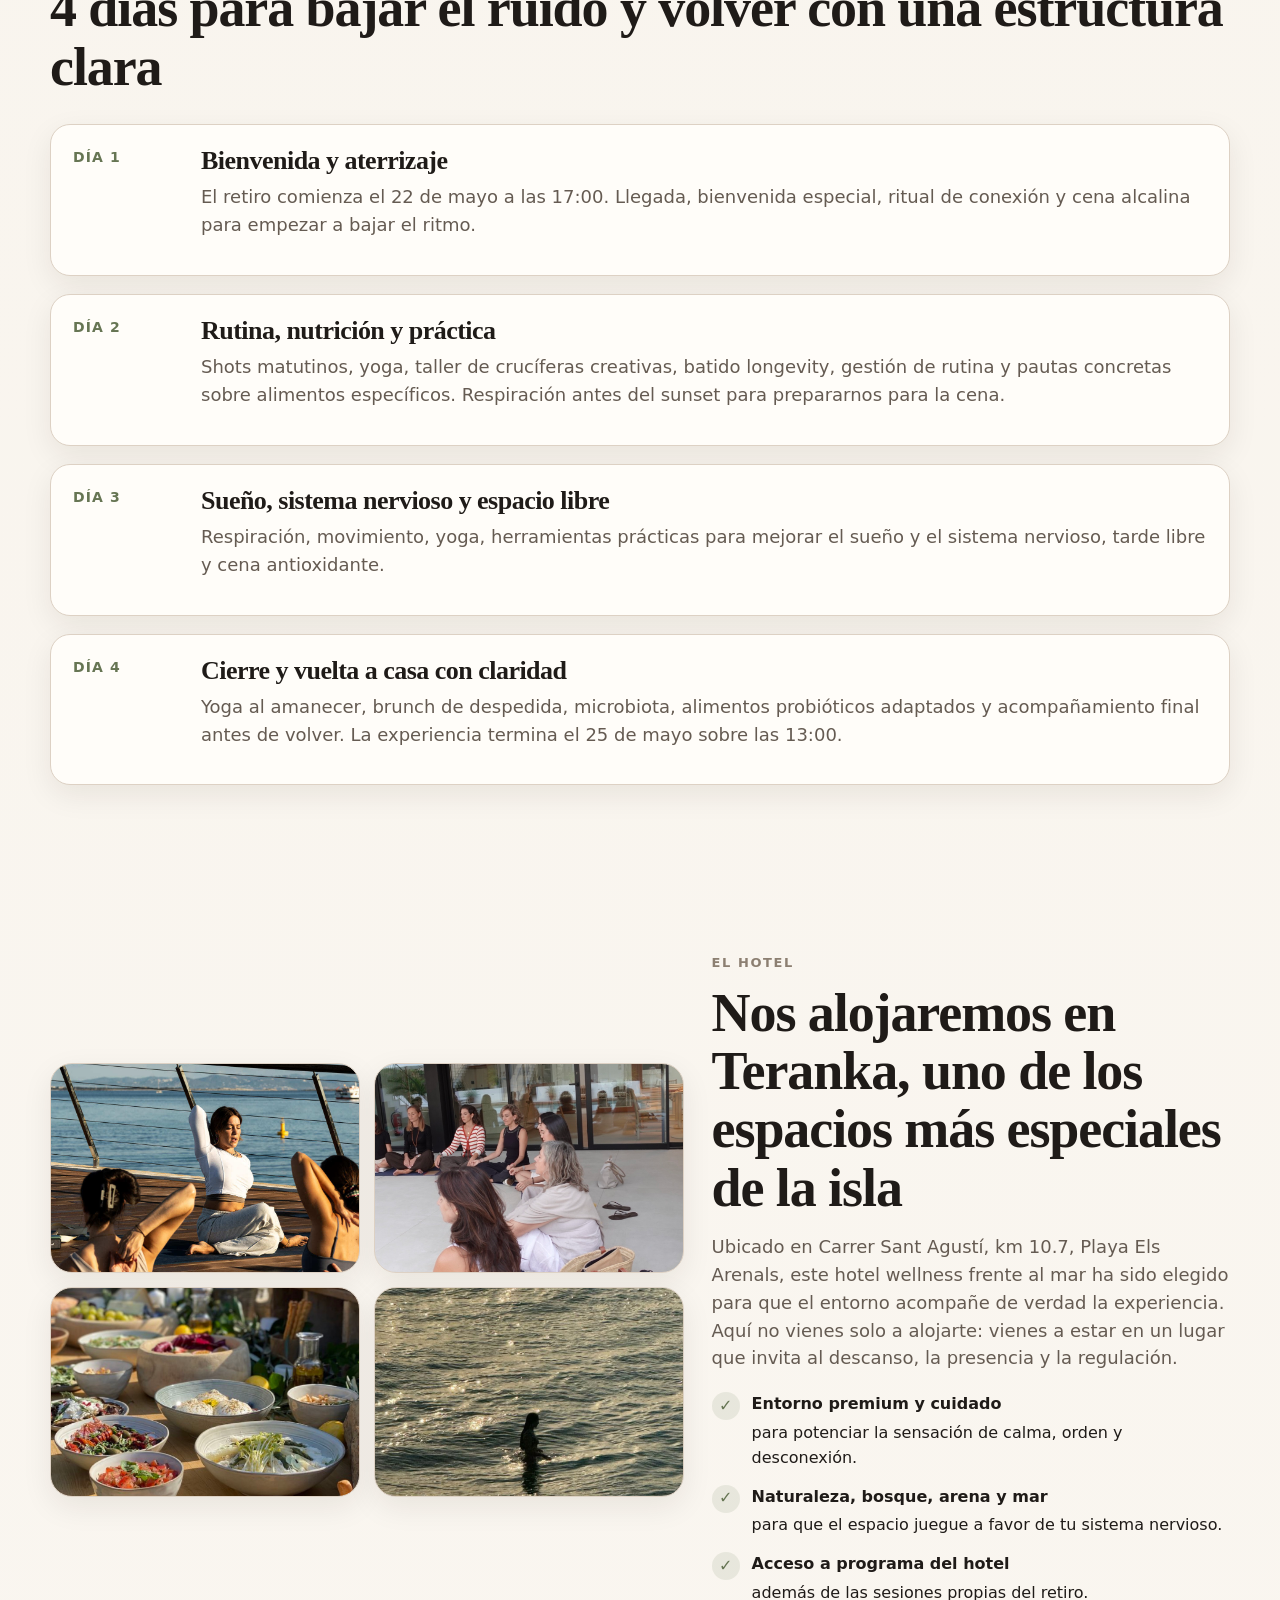
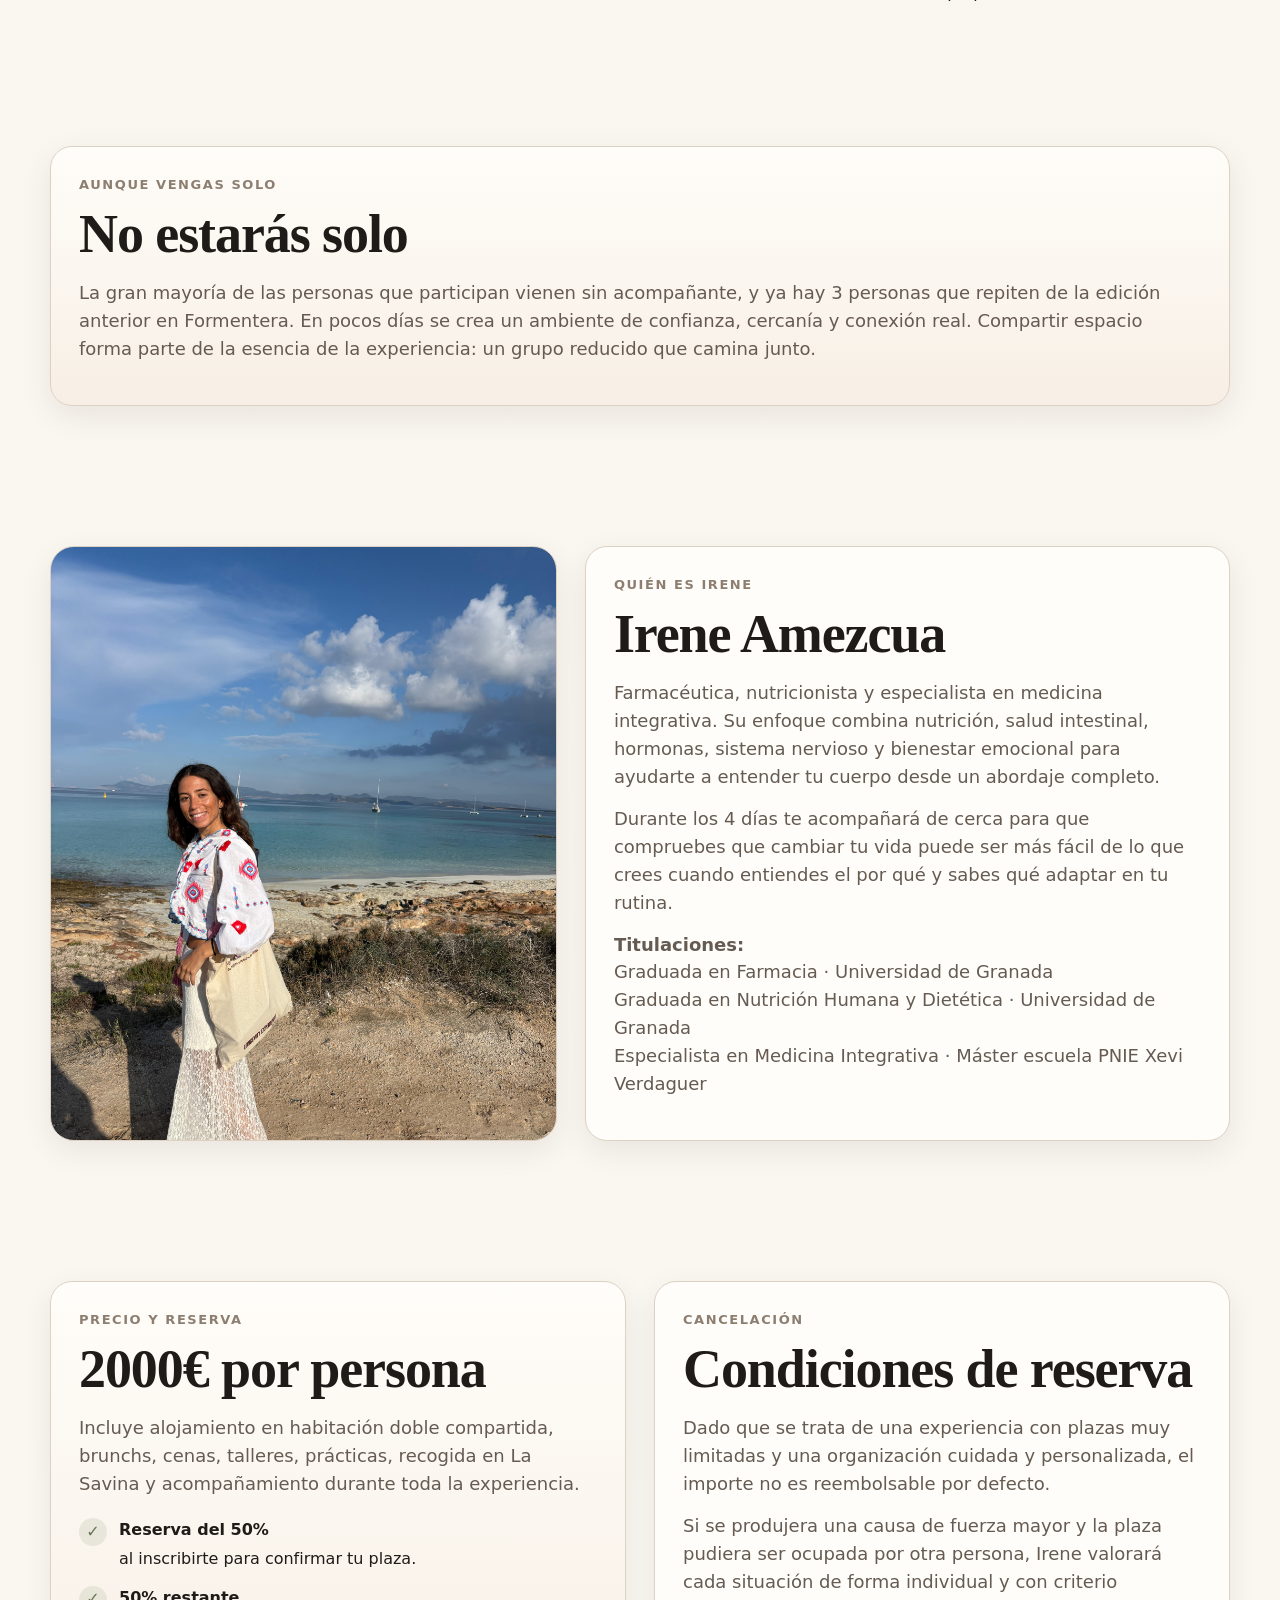
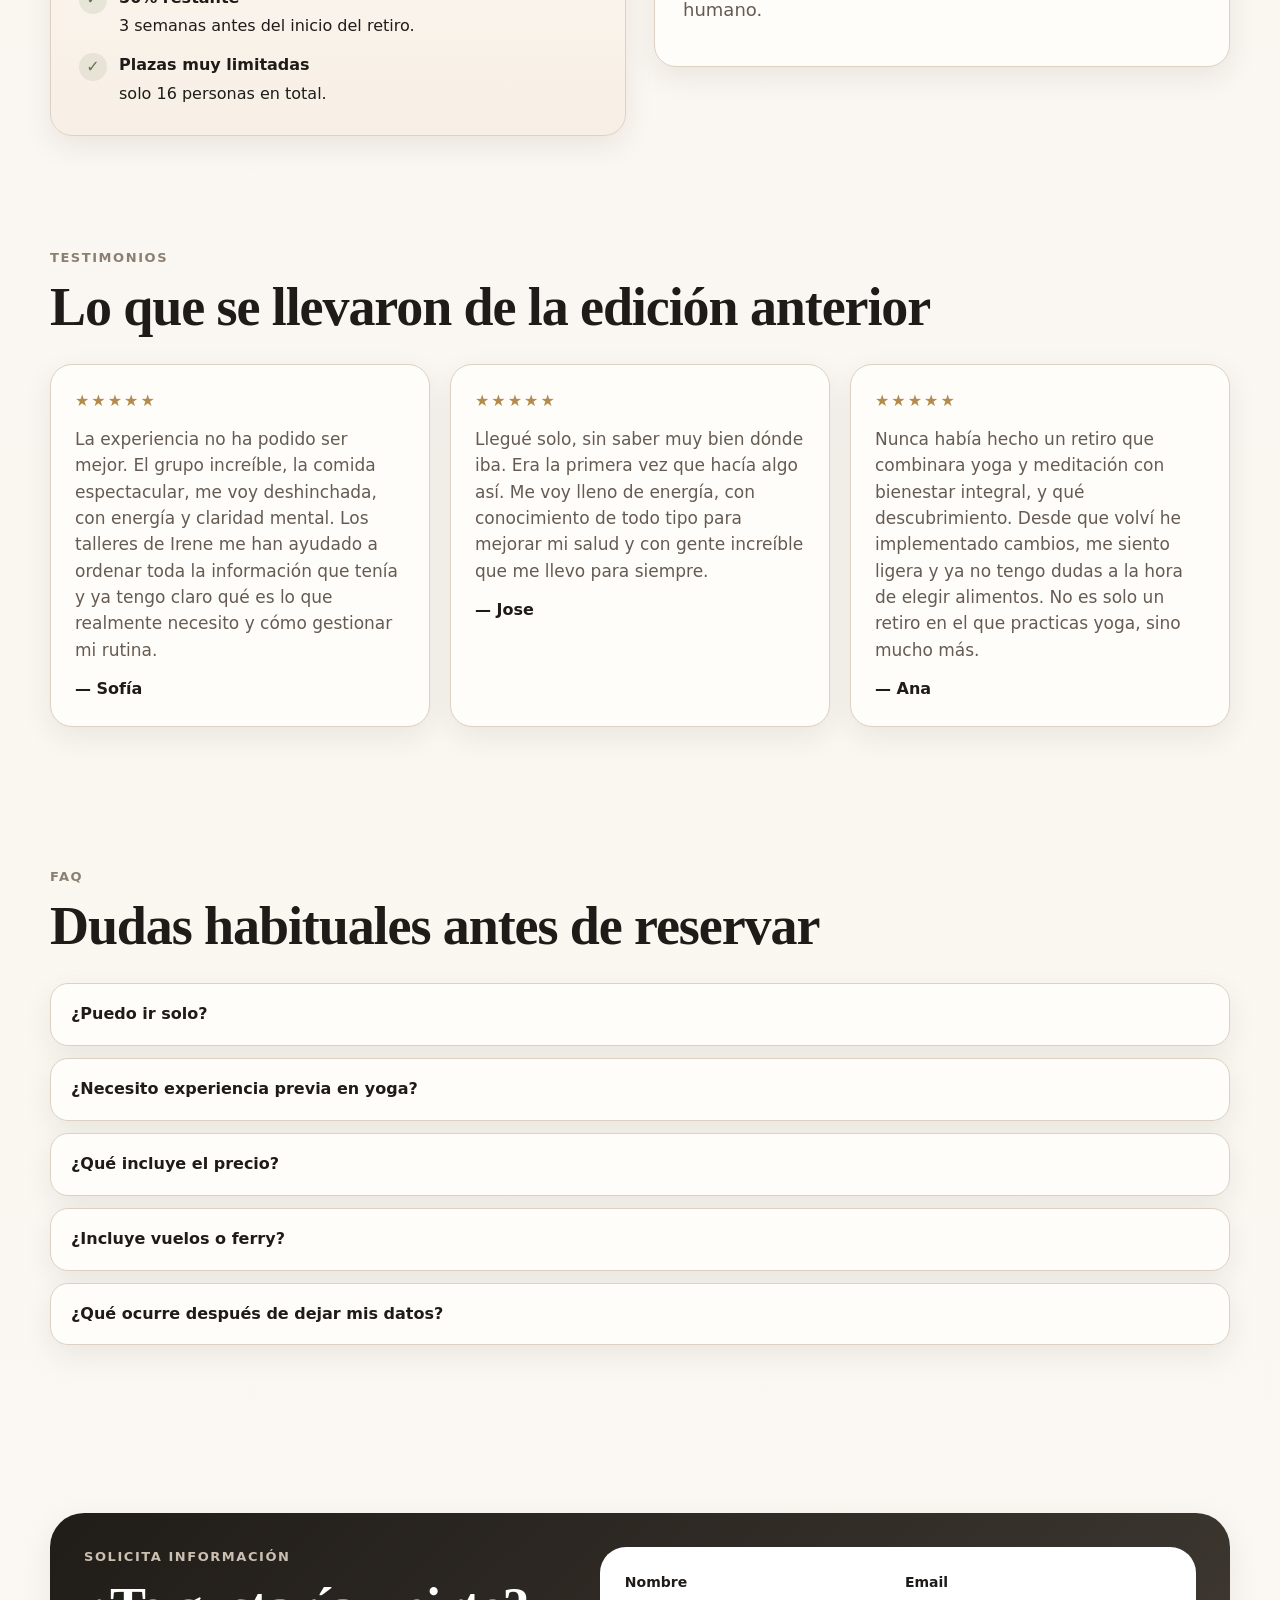
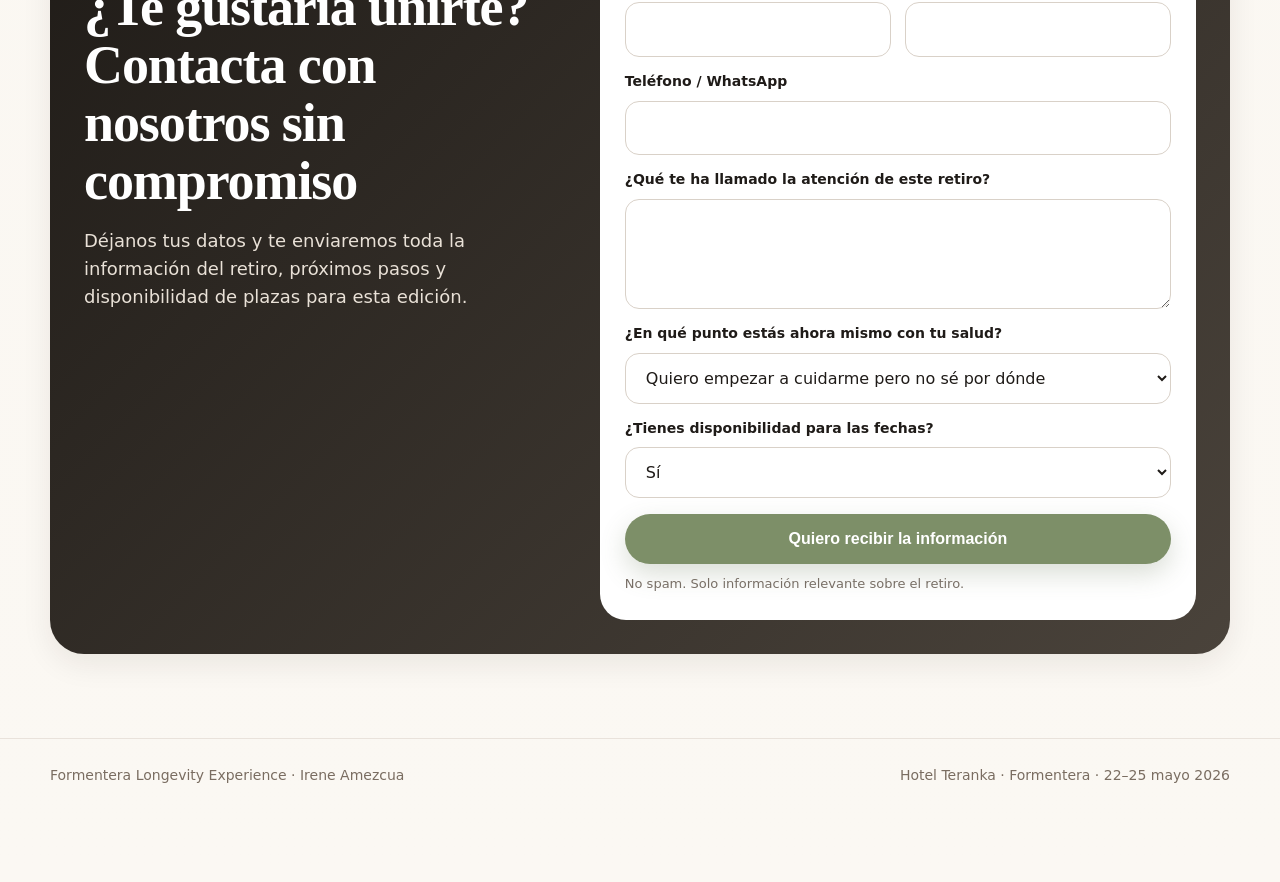
==== commit 17329745: "Update index.html" ====
--- a/index.html
+++ b/index.html
@@ -538,7 +538,7 @@
           <article class="quote">
             <div class="stars">★★★★★</div>
             <p>Llegué solo, sin saber muy bien dónde iba. Era la primera vez que hacía algo así. Me voy lleno de energía, con conocimiento de todo tipo para mejorar mi salud y con gente increíble que me llevo para siempre.</p>
-            <div class="author">— Carmen</div>
+            <div class="author">— Jose</div>
           </article>
           <article class="quote">
             <div class="stars">★★★★★</div>
